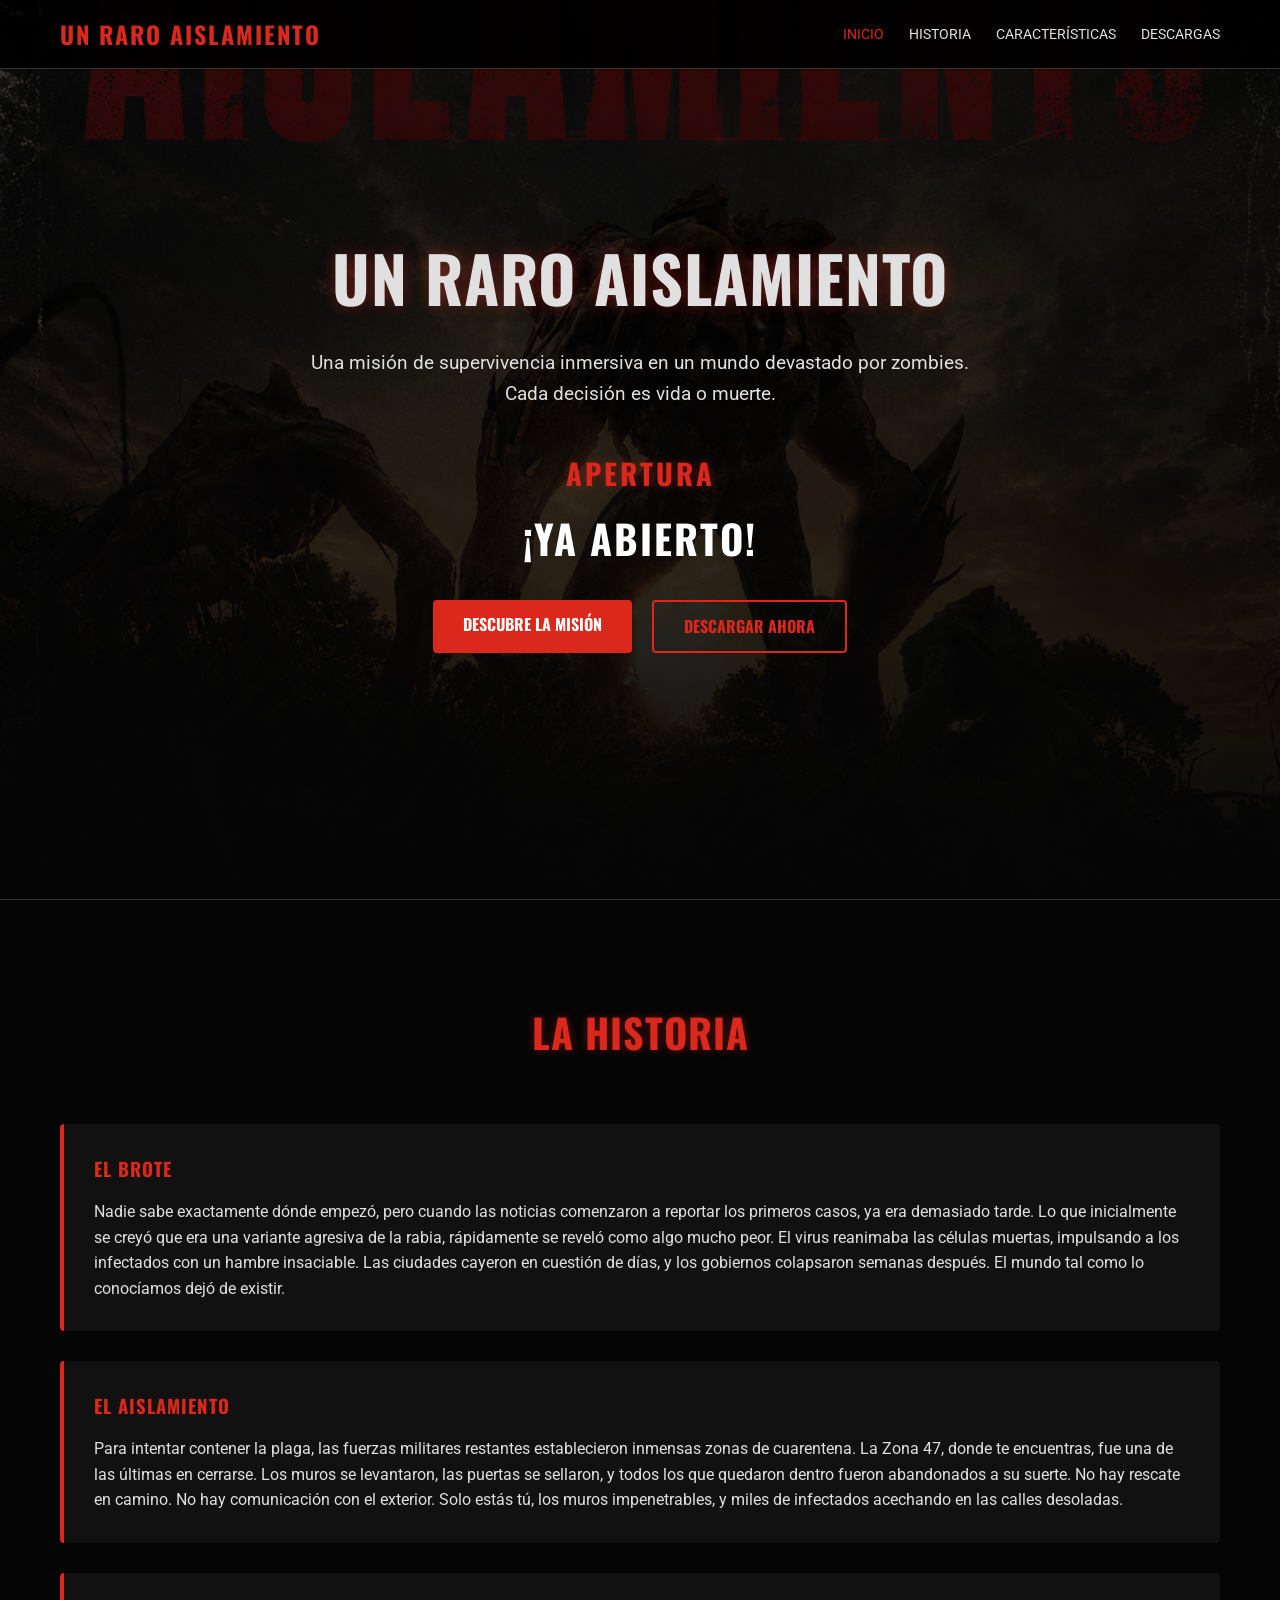
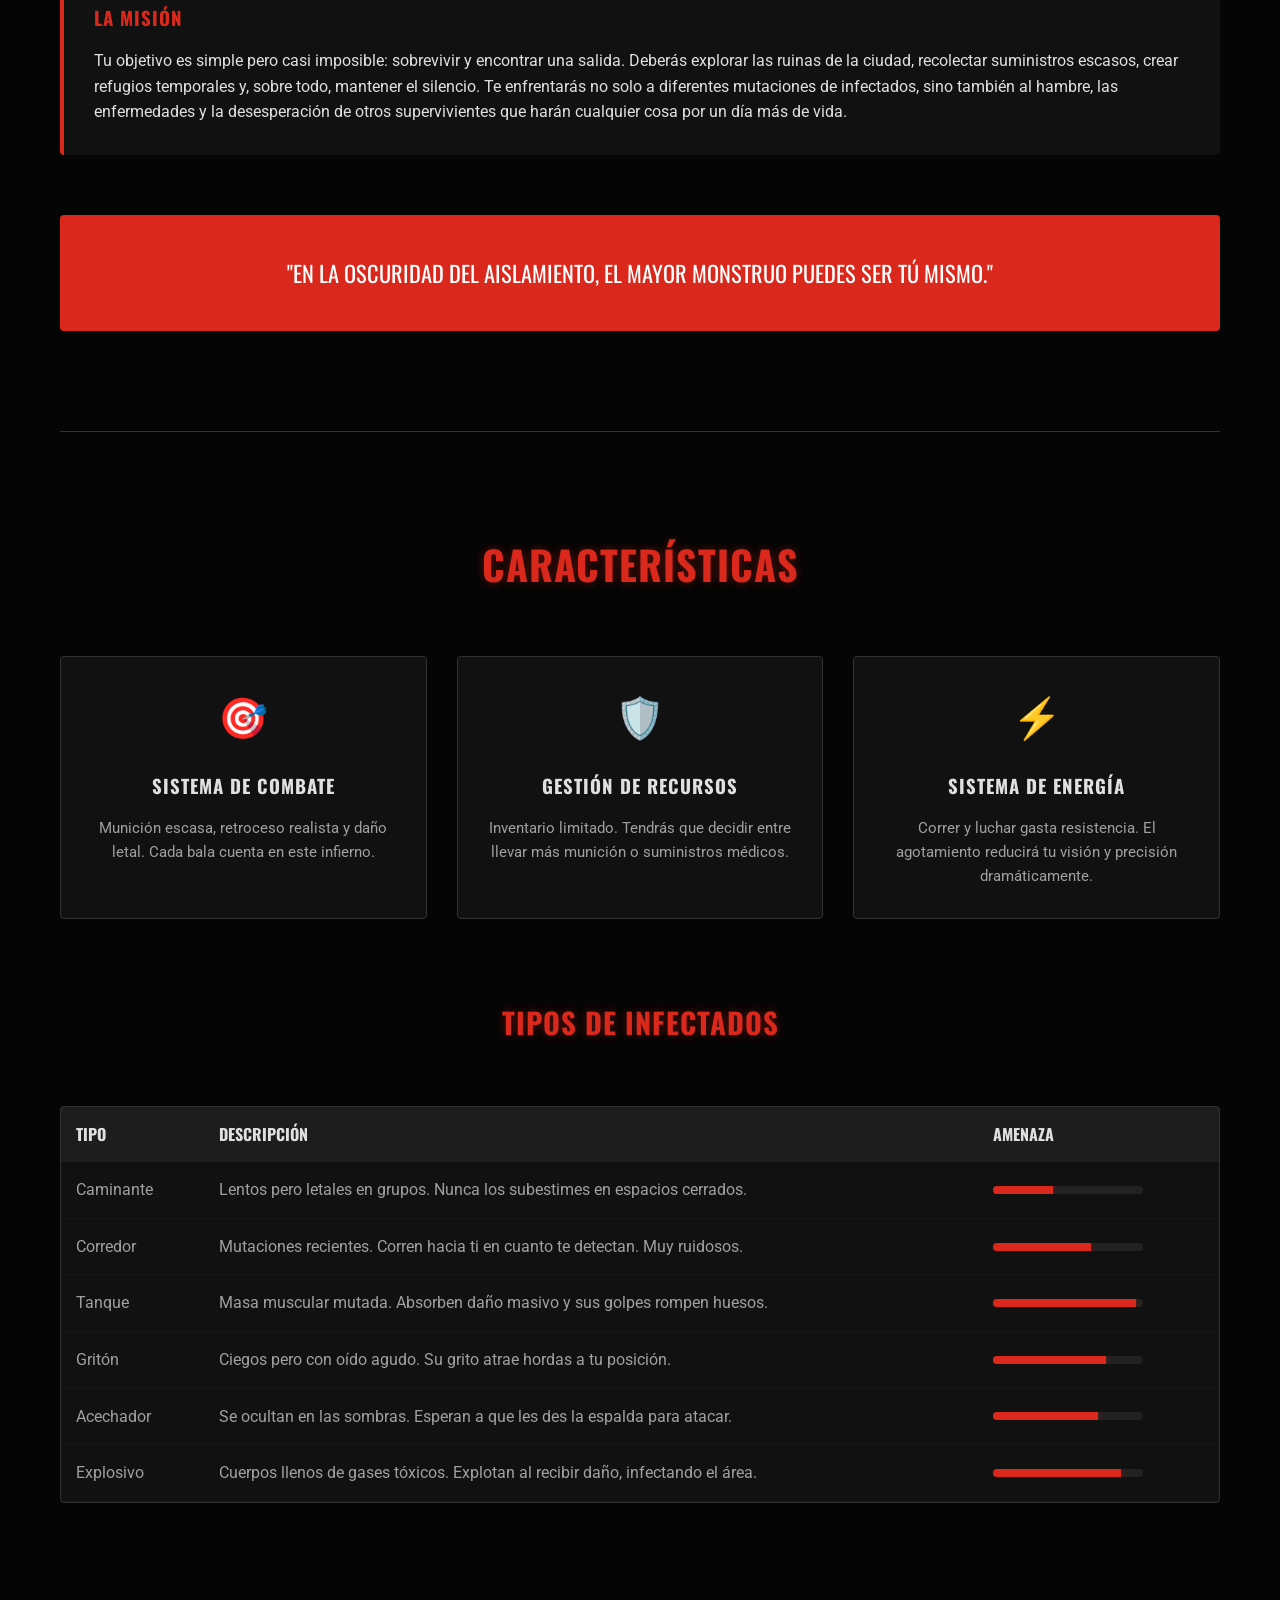
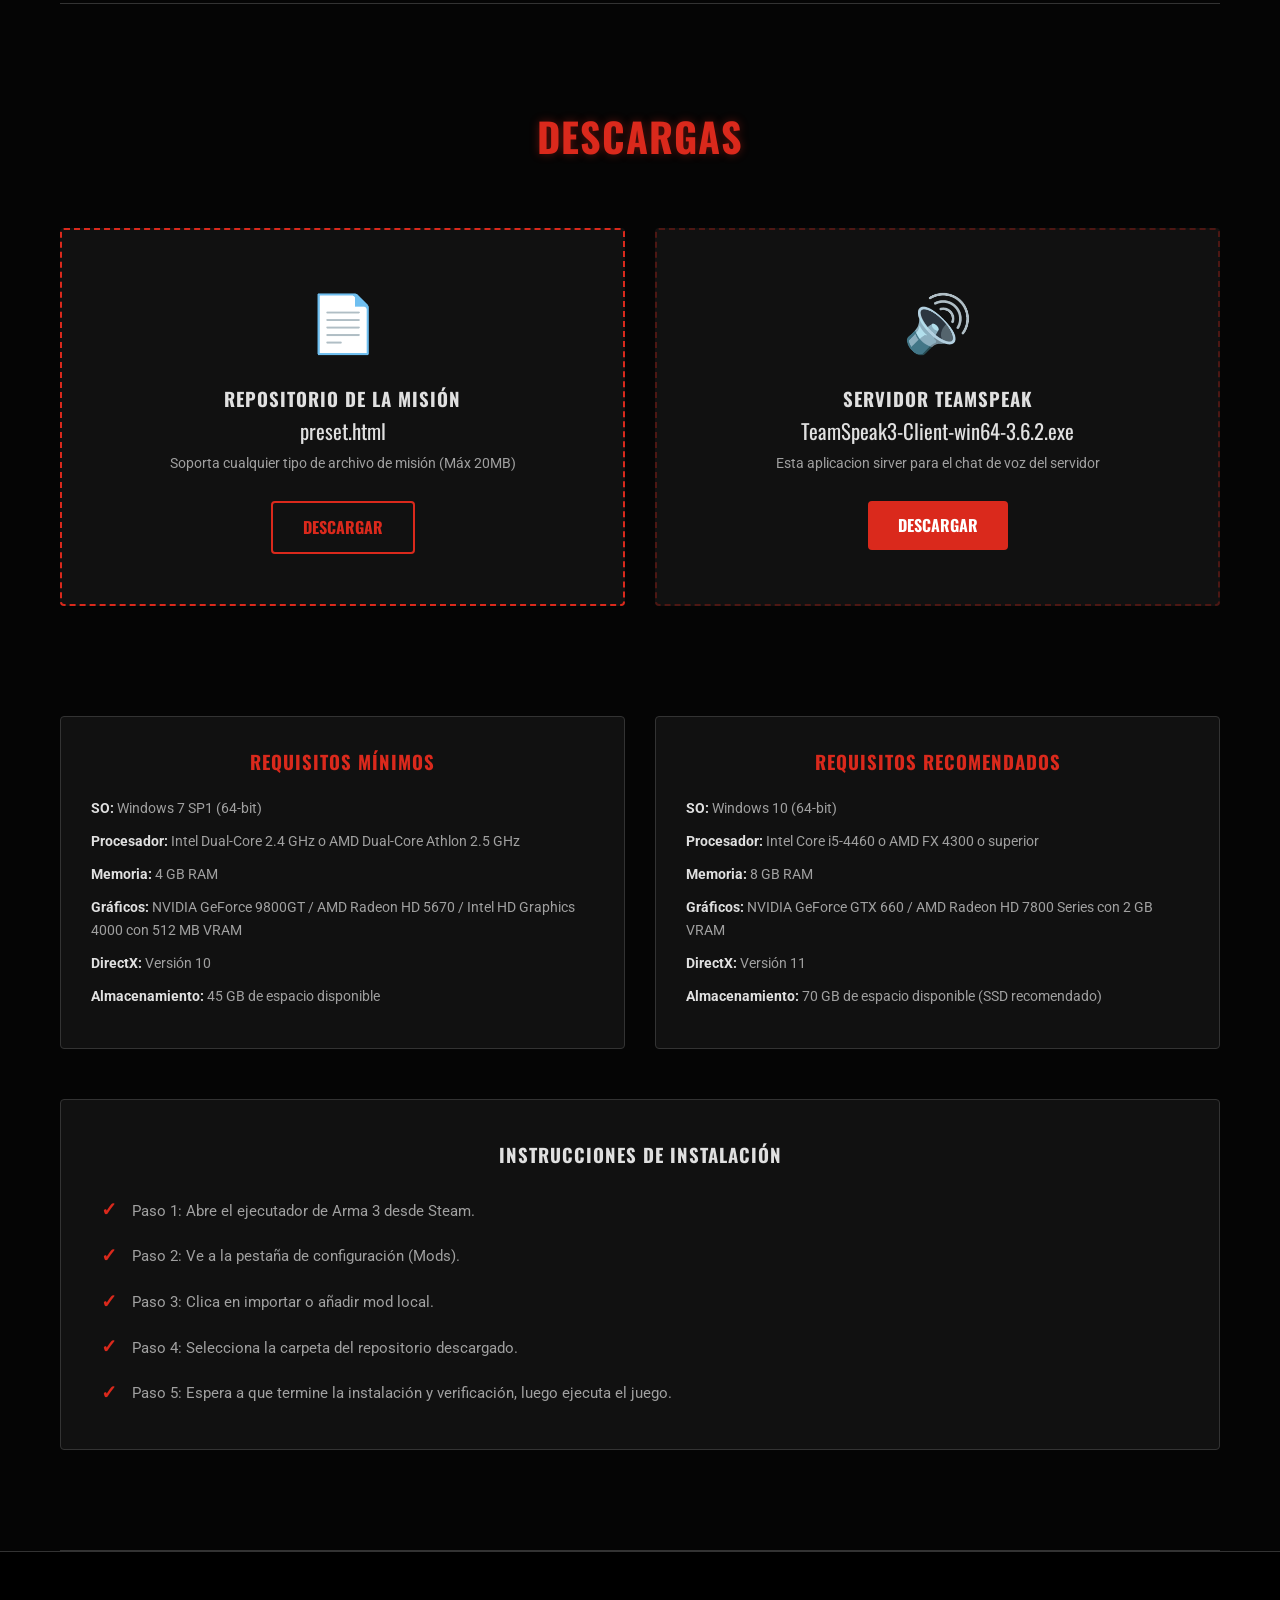
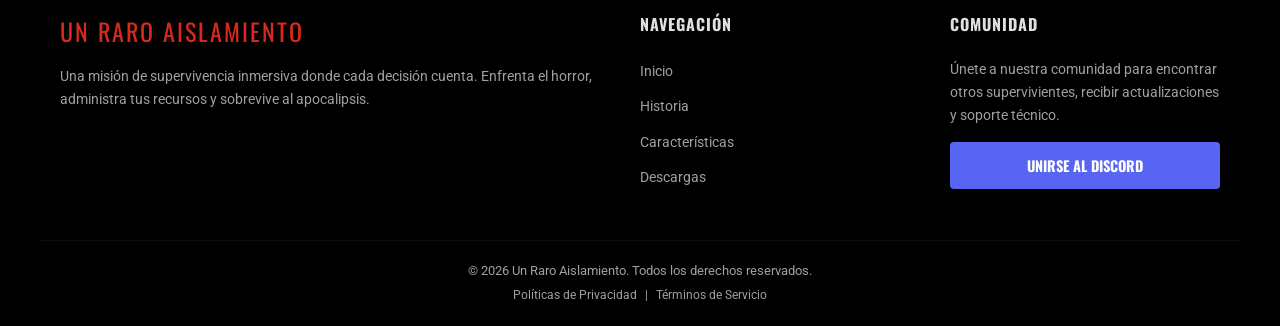
==== index.html @ 6ee395c0 "Update download section for TeamSpeak client" ====
<!DOCTYPE html>
<html lang="es">
<head>
    <meta charset="UTF-8">
    <meta name="viewport" content="width=device-width, initial-scale=1.0">
    <title>Un Raro Aislamiento | Arma 3 Zombie Mission</title>
    <link rel="stylesheet" href="style.css">
</head>
<body>

    <!-- BARRA DE NAVEGACIÓN -->
    <nav>
        <div class="container nav-container">
            <div class="logo">UN RARO AISLAMIENTO</div>
            <ul class="nav-links">
                <li><a href="#inicio" class="active">Inicio</a></li>
                <li><a href="#historia">Historia</a></li>
                <li><a href="#caracteristicas">Características</a></li>
                <li><a href="#descargas">Descargas</a></li>
            </ul>
        </div>
    </nav>

    <!-- SECCIÓN HERO CON CONTADOR -->
    <section id="inicio" class="hero" style="background: linear-gradient(rgba(0, 0, 0, 0.55), rgba(5, 5, 5, 1)), url('PORTADA URA.png') no-repeat center/cover;">
        <div class="hero-content">
            <h1>UN RARO AISLAMIENTO</h1>
            <p>Una misión de supervivencia inmersiva en un mundo devastado por zombies. Cada decisión es vida o muerte.</p>
            
            <!-- Contenedor del Contador -->
            <div class="countdown-container" style="margin: 30px 0; font-family: 'Oswald', sans-serif;">
                <h2 style="color: var(--primary-red); font-size: 1.8rem; letter-spacing: 3px; margin-bottom: 10px; text-shadow: 0 0 10px var(--primary-red-glow);">APERTURA</h2>
                <div id="countdown" style="font-size: 2.5rem; font-weight: bold; color: #fff; letter-spacing: 2px;">00:00:00:00</div>
            </div>

            <div class="hero-btns">
                <a href="#historia" class="btn btn-primary">Descubre la Misión</a>
                <a href="#descargas" class="btn btn-outline">Descargar Ahora</a>
            </div>
        </div>
    </section>

    <div class="container">

        <!-- SECCIÓN LA HISTORIA -->
        <section id="historia">
            <h2 class="section-title">La Historia</h2>
            <div class="history-grid">
                <div class="history-card">
                    <h3>El Brote</h3>
                    <p>Nadie sabe exactamente dónde empezó, pero cuando las noticias comenzaron a reportar los primeros casos, ya era demasiado tarde. Lo que inicialmente se creyó que era una variante agresiva de la rabia, rápidamente se reveló como algo mucho peor. El virus reanimaba las células muertas, impulsando a los infectados con un hambre insaciable. Las ciudades cayeron en cuestión de días, y los gobiernos colapsaron semanas después. El mundo tal como lo conocíamos dejó de existir.</p>
                </div>
                <div class="history-card">
                    <h3>El Aislamiento</h3>
                    <p>Para intentar contener la plaga, las fuerzas militares restantes establecieron inmensas zonas de cuarentena. La Zona 47, donde te encuentras, fue una de las últimas en cerrarse. Los muros se levantaron, las puertas se sellaron, y todos los que quedaron dentro fueron abandonados a su suerte. No hay rescate en camino. No hay comunicación con el exterior. Solo estás tú, los muros impenetrables, y miles de infectados acechando en las calles desoladas.</p>
                </div>
                <div class="history-card">
                    <h3>La Misión</h3>
                    <p>Tu objetivo es simple pero casi imposible: sobrevivir y encontrar una salida. Deberás explorar las ruinas de la ciudad, recolectar suministros escasos, crear refugios temporales y, sobre todo, mantener el silencio. Te enfrentarás no solo a diferentes mutaciones de infectados, sino también al hambre, las enfermedades y la desesperación de otros supervivientes que harán cualquier cosa por un día más de vida.</p>
                </div>
            </div>
            <div class="quote-block">
                "En la oscuridad del aislamiento, el mayor monstruo puedes ser tú mismo."
            </div>
        </section>

        <!-- SECCIÓN CARACTERÍSTICAS -->
        <section id="caracteristicas">
            <h2 class="section-title">Características</h2>
            <div class="mechanics-grid">
                <div class="mechanic-card">
                    <div class="icon-box">🎯</div>
                    <h3>Sistema de Combate</h3>
                    <p>Munición escasa, retroceso realista y daño letal. Cada bala cuenta en este infierno.</p>
                </div>
                <div class="mechanic-card">
                    <div class="icon-box">🛡️</div>
                    <h3>Gestión de Recursos</h3>
                    <p>Inventario limitado. Tendrás que decidir entre llevar más munición o suministros médicos.</p>
                </div>
                <div class="mechanic-card">
                    <div class="icon-box">⚡</div>
                    <h3>Sistema de Energía</h3>
                    <p>Correr y luchar gasta resistencia. El agotamiento reducirá tu visión y precisión dramáticamente.</p>
                </div>
            </div>

            <!-- Tabla de Infectados -->
            <h2 class="section-title" style="font-size: 1.8rem; margin-top: 60px;">Tipos de Infectados</h2>
            <div class="zombie-table">
                <table>
                    <thead>
                        <tr>
                            <th>Tipo</th>
                            <th>Descripción</th>
                            <th>Amenaza</th>
                        </tr>
                    </thead>
                    <tbody>
                        <tr>
                            <td>Caminante</td>
                            <td>Lentos pero letales en grupos. Nunca los subestimes en espacios cerrados.</td>
                            <td><div class="stat-bar-container"><div class="stat-bar" style="width: 40%;"></div></div></td>
                        </tr>
                        <tr>
                            <td>Corredor</td>
                            <td>Mutaciones recientes. Corren hacia ti en cuanto te detectan. Muy ruidosos.</td>
                            <td><div class="stat-bar-container"><div class="stat-bar" style="width: 65%;"></div></div></td>
                        </tr>
                        <tr>
                            <td>Tanque</td>
                            <td>Masa muscular mutada. Absorben daño masivo y sus golpes rompen huesos.</td>
                            <td><div class="stat-bar-container"><div class="stat-bar" style="width: 95%;"></div></div></td>
                        </tr>
                        <tr>
                            <td>Gritón</td>
                            <td>Ciegos pero con oído agudo. Su grito atrae hordas a tu posición.</td>
                            <td><div class="stat-bar-container"><div class="stat-bar" style="width: 75%;"></div></div></td>
                        </tr>
                        <tr>
                            <td>Acechador</td>
                            <td>Se ocultan en las sombras. Esperan a que les des la espalda para atacar.</td>
                            <td><div class="stat-bar-container"><div class="stat-bar" style="width: 70%;"></div></div></td>
                        </tr>
                        <tr>
                            <td>Explosivo</td>
                            <td>Cuerpos llenos de gases tóxicos. Explotan al recibir daño, infectando el área.</td>
                            <td><div class="stat-bar-container"><div class="stat-bar" style="width: 85%;"></div></div></td>
                        </tr>
                    </tbody>
                </table>
            </div>
        </section>

        <!-- SECCIÓN DESCARGAS -->
        <section id="descargas">
            <h2 class="section-title">Descargas</h2>
            <div class="downloads-content">
                <!-- Grid de zonas de descarga -->
                <div style="display: grid; grid-template-columns: repeat(auto-fit, minmax(280px, 1fr)); gap: 30px; margin-bottom: 40px;">
                    
                    <!-- Repositorio Misión -->
                    <div class="download-zone" style="margin: 0;">
                        <div class="icon-box">📄</div>
                        <h3>Repositorio de la Misión</h3>
                        <p class="file-name-txt">preset.html</p>
                        <p style="color: var(--text-muted); font-size: 0.9rem; margin-bottom: 25px;">Soporta cualquier tipo de archivo de misión (Máx 20MB)</p>
                        <a href="preset.html" download class="btn btn-outline">Descargar</a>
                    </div>

                    <!-- Teamspeak 3 / Plugin -->
                    <div class="download-zone" style="margin: 0; border-color: rgba(218, 41, 28, 0.3);">
                        <div class="icon-box">🔊</div>
                        <h3>Servidor TeamSpeak</h3>
                        <p class="file-name-txt">TeamSpeak3-Client-win64-3.6.2.exe</p>
                        <p style="color: var(--text-muted); font-size: 0.9rem; margin-bottom: 25px;">Esta aplicacion sirver para el chat de voz del servidor</p>
                        <a href="TeamSpeak3-Client-win64-3.6.2.exe" download class="btn btn-primary">Descargar</a>
                    </div>

                </div>

                <div class="requirements-grid">
                    <div class="req-card">
                        <h3>Requisitos Mínimos</h3>
                        <ul class="req-list">
                            <li><strong>SO:</strong> Windows 7 SP1 (64-bit)</li>
                            <li><strong>Procesador:</strong> Intel Dual-Core 2.4 GHz o AMD Dual-Core Athlon 2.5 GHz</li>
                            <li><strong>Memoria:</strong> 4 GB RAM</li>
                            <li><strong>Gráficos:</strong> NVIDIA GeForce 9800GT / AMD Radeon HD 5670 / Intel HD Graphics 4000 con 512 MB VRAM</li>
                            <li><strong>DirectX:</strong> Versión 10</li>
                            <li><strong>Almacenamiento:</strong> 45 GB de espacio disponible</li>
                        </ul>
                    </div>
                    <div class="req-card">
                        <h3>Requisitos Recomendados</h3>
                        <ul class="req-list">
                            <li><strong>SO:</strong> Windows 10 (64-bit)</li>
                            <li><strong>Procesador:</strong> Intel Core i5-4460 o AMD FX 4300 o superior</li>
                            <li><strong>Memoria:</strong> 8 GB RAM</li>
                            <li><strong>Gráficos:</strong> NVIDIA GeForce GTX 660 / AMD Radeon HD 7800 Series con 2 GB VRAM</li>
                            <li><strong>DirectX:</strong> Versión 11</li>
                            <li><strong>Almacenamiento:</strong> 70 GB de espacio disponible (SSD recomendado)</li>
                        </ul>
                    </div>
                </div>

                <div class="instrucciones-box">
                    <h3>Instrucciones de Instalación</h3>
                    <ul class="instrucciones-list">
                        <li><span class="check-icon">✓</span>Paso 1: Abre el ejecutador de Arma 3 desde Steam.</li>
                        <li><span class="check-icon">✓</span>Paso 2: Ve a la pestaña de configuración (Mods).</li>
                        <li><span class="check-icon">✓</span>Paso 3: Clica en importar o añadir mod local.</li>
                        <li><span class="check-icon">✓</span>Paso 4: Selecciona la carpeta del repositorio descargado.</li>
                        <li><span class="check-icon">✓</span>Paso 5: Espera a que termine la instalación y verificación, luego ejecuta el juego.</li>
                    </ul>
                </div>
            </div>
        </section>

    </div>

    <!-- PIE DE PÁGINA -->
    <footer>
        <div class="container footer-grid">
            <div class="footer-col">
                <div class="footer-logo">UN RARO AISLAMIENTO</div>
                <p style="color: var(--text-muted); font-size: 0.9rem;">Una misión de supervivencia inmersiva donde cada decisión cuenta. Enfrenta el horror, administra tus recursos y sobrevive al apocalipsis.</p>
            </div>
            <div class="footer-col">
                <h4>Navegación</h4>
                <ul>
                    <li><a href="#inicio">Inicio</a></li>
                    <li><a href="#historia">Historia</a></li>
                    <li><a href="#caracteristicas">Características</a></li>
                    <li><a href="#descargas">Descargas</a></li>
                </ul>
            </div>
            <div class="footer-col">
                <h4>Comunidad</h4>
                <p style="color: var(--text-muted); font-size: 0.9rem; margin-bottom: 15px;">Únete a nuestra comunidad para encontrar otros supervivientes, recibir actualizaciones y soporte técnico.</p>
                <a href="https://discord.gg/auqvMP9Xs2" target="_blank" class="btn btn-discord">Unirse al Discord</a>
            </div>
        </div>
        <div class="container footer-bottom">
            <p>&copy; 2026 Un Raro Aislamiento. Todos los derechos reservados.</p>
            <p style="font-size: 0.75rem; margin-top: 5px;"><a href="#">Políticas de Privacidad</a> | <a href="#">Términos de Servicio</a></p>
        </div>
    </footer>

    <!-- SCRIPT DEL CONTADOR EN VIVO -->
    <script>
        const targetDate = new Date();
        targetDate.setHours(23, 0, 0, 0);

        function updateCountdown() {
            const now = new Date();
            const difference = targetDate - now;

            if (difference <= 0) {
                document.getElementById('countdown').innerHTML = "¡YA ABIERTO!";
                clearInterval(intervalId);
                return;
            }

            const days = Math.floor(difference / (1000 * 60 * 60 * 24));
            const hours = Math.floor((difference % (1000 * 60 * 60 * 24)) / (1000 * 60 * 60));
            const minutes = Math.floor((difference % (1000 * 60 * 60)) / (1000 * 60));
            const seconds = Math.floor((difference % (1000 * 60)) / 1000);

            const displayHours = hours < 10 ? '0' + hours : hours;
            const displayMinutes = minutes < 10 ? '0' + minutes : minutes;
            const displaySeconds = seconds < 10 ? '0' + seconds : seconds;

            if (days > 0) {
                document.getElementById('countdown').innerHTML = days + "d " + displayHours + "h " + displayMinutes + "m " + displaySeconds + "s";
            } else {
                document.getElementById('countdown').innerHTML = displayHours + ":" + displayMinutes + ":" + displaySeconds;
            }
        }

        updateCountdown();
        const intervalId = setInterval(updateCountdown, 1000);
    </script>

</body>
</html>
---- style.css ----
/* ESTILOS GENERALES Y FUENTES */
@import url('https://fonts.googleapis.com/css2?family=Oswald:wght@500;700&family=Roboto:wght@300;400;700&display=swap');

:root {
    --bg-color: #050505;
    --card-bg: #111111;
    --text-main: #e0e0e0;
    --text-muted: #a0a0a0;
    --primary-red: #da291c;
    --primary-red-hover: #b12016;
    --primary-red-glow: rgba(218, 41, 28, 0.4);
    --border-color: #333333;
    --discord-blue: #5865F2;
}

* {
    margin: 0;
    padding: 0;
    box-sizing: border-box;
    scroll-behavior: smooth;
}

body {
    font-family: 'Roboto', sans-serif;
    background-color: var(--bg-color);
    color: var(--text-main);
    line-height: 1.6;
    overflow-x: hidden;
}

h1, h2, h3, h4 {
    font-family: 'Oswald', sans-serif;
    text-transform: uppercase;
    letter-spacing: 1px;
}

a {
    text-decoration: none;
    color: inherit;
    transition: 0.3s;
}

ul {
    list-style: none;
}

.container {
    max-width: 1200px;
    margin: 0 auto;
    padding: 0 20px;
}

/* BARRA DE NAVEGACIÓN */
nav {
    background-color: rgba(0, 0, 0, 0.9);
    border-bottom: 1px solid var(--border-color);
    padding: 15px 0;
    position: fixed;
    width: 100%;
    top: 0;
    z-index: 1000;
}

.nav-container {
    display: flex;
    justify-content: space-between;
    align-items: center;
}

.logo {
    font-family: 'Oswald', sans-serif;
    color: var(--primary-red);
    font-size: 1.5rem;
    font-weight: 700;
    letter-spacing: 2px;
}

.nav-links {
    display: flex;
    gap: 25px;
}

.nav-links a {
    font-size: 0.9rem;
    text-transform: uppercase;
    color: var(--text-main);
}

.nav-links a:hover, .nav-links a.active {
    color: var(--primary-red);
}

/* SECCIÓN HERO (INICIO) */
.hero {
    height: 100vh;
    background: linear-gradient(rgba(0, 0, 0, 0.55), rgba(5, 5, 5, 1)), 
                url('https://images.unsplash.com/photo-1510214343118-29a3b68427e3?q=80&w=2000&auto=format&fit=crop') no-repeat center/cover;
    display: flex;
    align-items: center;
    justify-content: center;
    text-align: center;
    padding-top: 80px;
}

.hero-content h1 {
    font-size: 4rem;
    color: var(--text-main);
    text-shadow: 0 0 15px var(--primary-red-glow);
    margin-bottom: 20px;
}

.hero-content p {
    font-size: 1.2rem;
    color: var(--text-main);
    max-width: 700px;
    margin: 0 auto 40px;
}

.hero-btns {
    display: flex;
    gap: 20px;
    justify-content: center;
}

.btn {
    display: inline-block;
    padding: 12px 30px;
    font-family: 'Oswald', sans-serif;
    text-transform: uppercase;
    font-weight: 700;
    border-radius: 4px;
    cursor: pointer;
    text-align: center;
}

.btn-primary {
    background-color: var(--primary-red);
    color: white;
}

.btn-primary:hover {
    background-color: var(--primary-red-hover);
}

.btn-outline {
    border: 2px solid var(--primary-red);
    color: var(--primary-red);
}

.btn-outline:hover {
    background-color: var(--primary-red-glow);
    color: white;
}

/* SECCIONES GENERALES */
section {
    padding: 100px 0;
    border-bottom: 1px solid var(--border-color);
}

.section-title {
    text-align: center;
    font-size: 2.5rem;
    color: var(--primary-red);
    text-shadow: 0 0 10px var(--primary-red-glow);
    margin-bottom: 60px;
}

/* SECCIÓN LA HISTORIA */
.history-grid {
    display: flex;
    flex-direction: column;
    gap: 30px;
}

.history-card {
    background-color: var(--card-bg);
    padding: 30px;
    border-left: 4px solid var(--primary-red);
    border-radius: 4px;
}

.history-card h3 {
    color: var(--primary-red);
    margin-bottom: 15px;
}

.quote-block {
    background-color: var(--primary-red);
    color: white;
    padding: 40px;
    text-align: center;
    font-family: 'Oswald', sans-serif;
    text-transform: uppercase;
    font-size: 1.4rem;
    margin-top: 60px;
    border-radius: 4px;
}

/* SECCIÓN CARACTERÍSTICAS */
.mechanics-grid {
    display: grid;
    grid-template-columns: repeat(auto-fit, minmax(300px, 1fr));
    gap: 30px;
    margin-bottom: 80px;
}

.mechanic-card {
    background-color: var(--card-bg);
    padding: 30px;
    border: 1px solid var(--border-color);
    border-radius: 4px;
    text-align: center;
}

.icon-box {
    font-size: 2.5rem;
    color: var(--primary-red);
    margin-bottom: 20px;
}

.mechanic-card h3 {
    margin-bottom: 15px;
}

.mechanic-card p {
    color: var(--text-muted);
    font-size: 0.95rem;
}

/* Tabla de Infectados */
.zombie-table {
    background-color: var(--card-bg);
    border: 1px solid var(--border-color);
    border-radius: 4px;
    overflow-x: auto;
}

table {
    width: 100%;
    border-collapse: collapse;
    min-width: 600px;
}

th {
    font-family: 'Oswald', sans-serif;
    text-transform: uppercase;
    background-color: rgba(255, 255, 255, 0.05);
    color: var(--text-main);
    text-align: left;
    padding: 15px;
}

td {
    padding: 15px;
    border-bottom: 1px solid rgba(255, 255, 255, 0.03);
    color: var(--text-muted);
}

.stat-bar-container {
    width: 150px;
    height: 8px;
    background-color: #222;
    border-radius: 4px;
    overflow: hidden;
}

.stat-bar {
    height: 100%;
    background-color: var(--primary-red);
    box-shadow: 0 0 8px var(--primary-red-glow);
}

/* SECCIÓN DESCARGAS */
.downloads-content {
    display: flex;
    flex-direction: column;
    gap: 40px;
}

.download-zone {
    background-color: var(--card-bg);
    padding: 50px 40px;
    border: 2px dashed var(--primary-red);
    border-radius: 4px;
    text-align: center;
}

.download-zone .icon-box {
    font-size: 3.5rem;
    margin-bottom: 15px;
}

.file-name-txt {
    font-family: 'Oswald', sans-serif;
    font-size: 1.3rem;
    margin-bottom: 5px;
}

.requirements-grid {
    display: grid;
    grid-template-columns: repeat(auto-fit, minmax(300px, 1fr));
    gap: 30px;
    margin-top: 30px;
}

.req-card {
    background-color: var(--card-bg);
    padding: 30px;
    border: 1px solid var(--border-color);
    border-radius: 4px;
}

.req-card h3 {
    color: var(--primary-red);
    margin-bottom: 20px;
    text-align: center;
}

.req-list li {
    color: var(--text-muted);
    margin-bottom: 10px;
    font-size: 0.9rem;
}

.req-list strong {
    color: var(--text-main);
}

.instrucciones-box {
    background-color: var(--card-bg);
    padding: 40px;
    border: 1px solid var(--border-color);
    border-radius: 4px;
    margin-top: 10px;
}

.instrucciones-box h3 {
    margin-bottom: 25px;
    text-align: center;
    color: var(--text-main);
}

.instrucciones-list {
    display: flex;
    flex-direction: column;
    gap: 15px;
}

.instrucciones-list li {
    display: flex;
    gap: 15px;
    color: var(--text-muted);
    font-size: 0.95rem;
    align-items: center;
}

.check-icon {
    color: var(--primary-red);
    font-weight: bold;
    font-size: 1.2rem;
}

/* PIE DE PÁGINA */
footer {
    background-color: rgba(0, 0, 0, 0.9);
    padding: 60px 0 20px;
    border-top: 1px solid var(--border-color);
}

.footer-grid {
    display: grid;
    grid-template-columns: 2fr 1fr 1fr;
    gap: 40px;
    margin-bottom: 40px;
}

.footer-logo {
    font-family: 'Oswald', sans-serif;
    color: var(--primary-red);
    font-size: 1.5rem;
    margin-bottom: 15px;
    letter-spacing: 2px;
}

.footer-col h4 {
    font-family: 'Oswald', sans-serif;
    text-transform: uppercase;
    color: var(--text-main);
    margin-bottom: 20px;
    letter-spacing: 1px;
}

.footer-col ul li {
    margin-bottom: 10px;
}

.footer-col ul li a {
    color: var(--text-muted);
    font-size: 0.9rem;
}

.footer-col ul li a:hover {
    color: var(--primary-red);
}

.btn-discord {
    display: flex;
    align-items: center;
    justify-content: center;
    gap: 10px;
    background-color: var(--discord-blue);
    color: white;
    font-size: 0.9rem;
    width: 100%;
    border-radius: 4px;
    padding: 12px;
    font-family: 'Oswald', sans-serif;
}

.btn-discord:hover {
    background-color: #4752c4;
}

.footer-bottom {
    text-align: center;
    padding-top: 20px;
    border-top: 1px solid rgba(255, 255, 255, 0.05);
    font-size: 0.8rem;
    color: var(--text-muted);
}
.footer-bottom a {
    margin: 0 5px;
}
.footer-bottom a:hover {
    color: var(--primary-red);
}
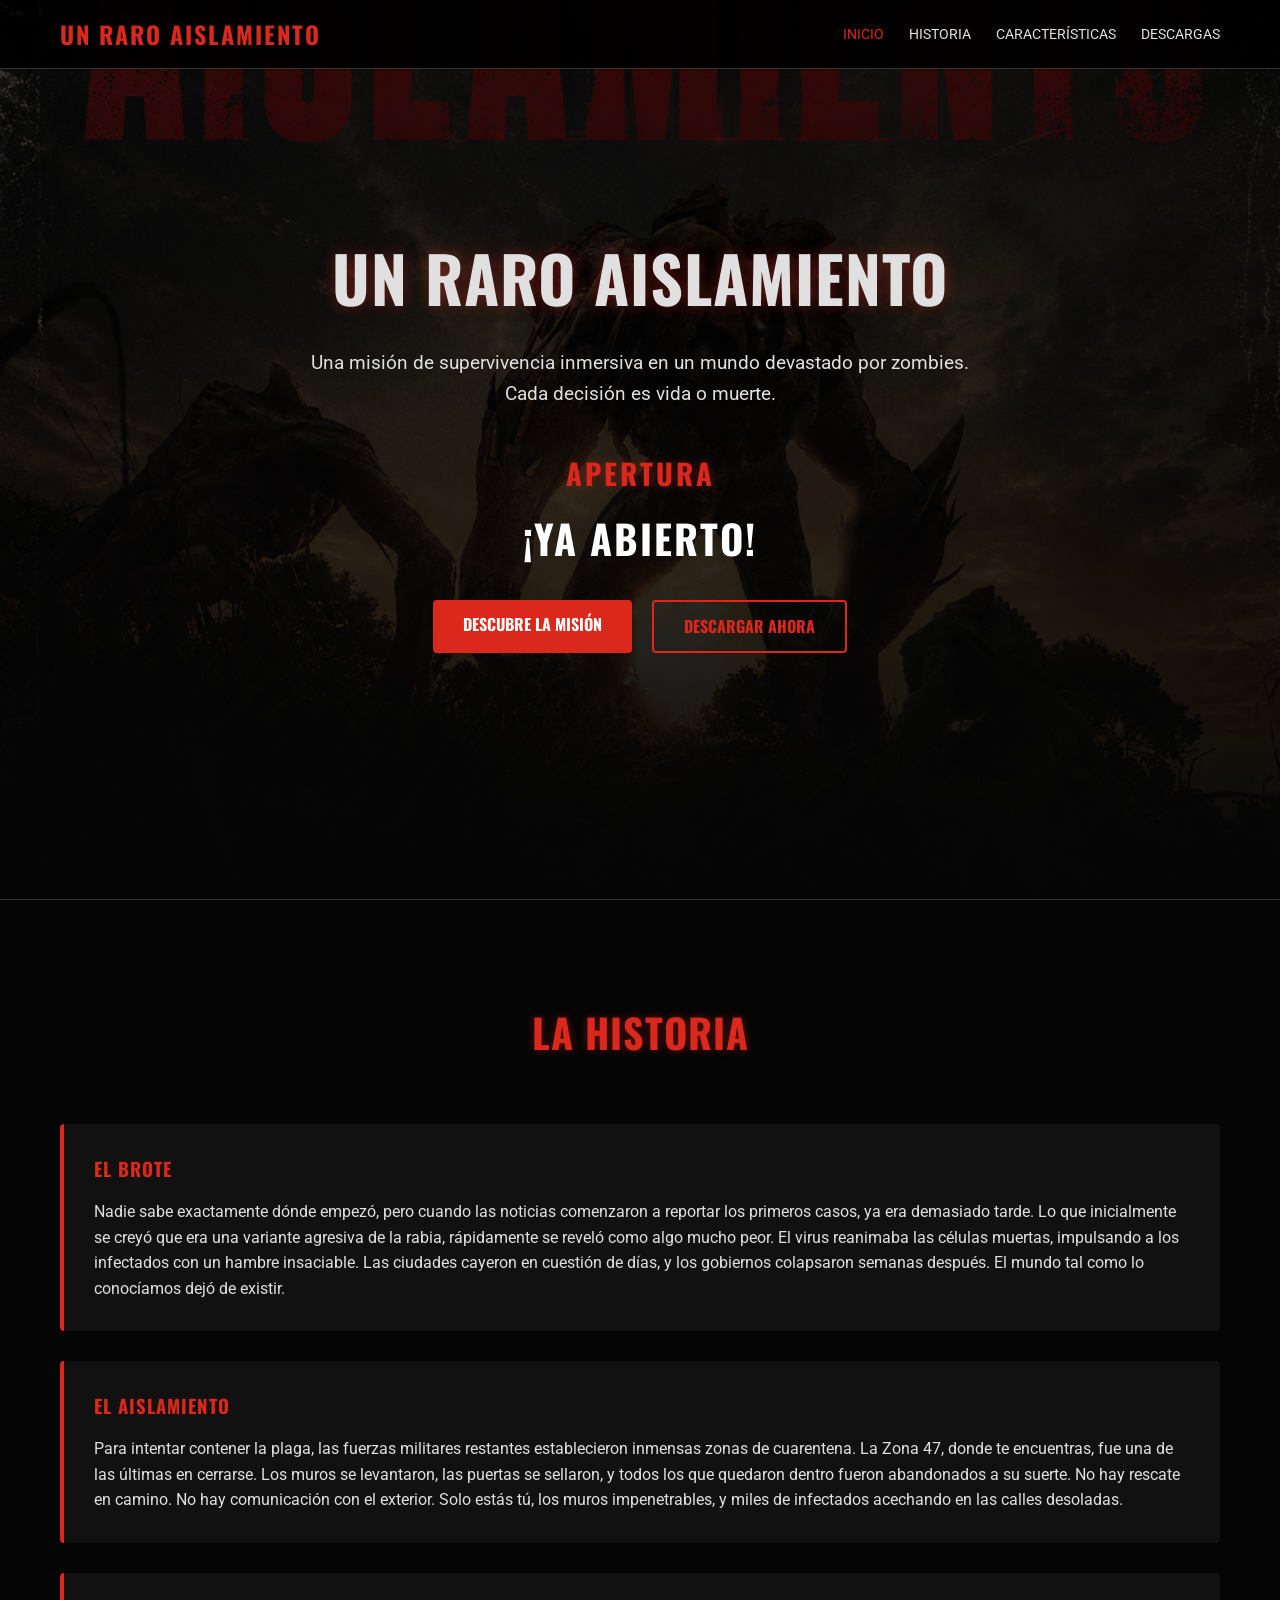
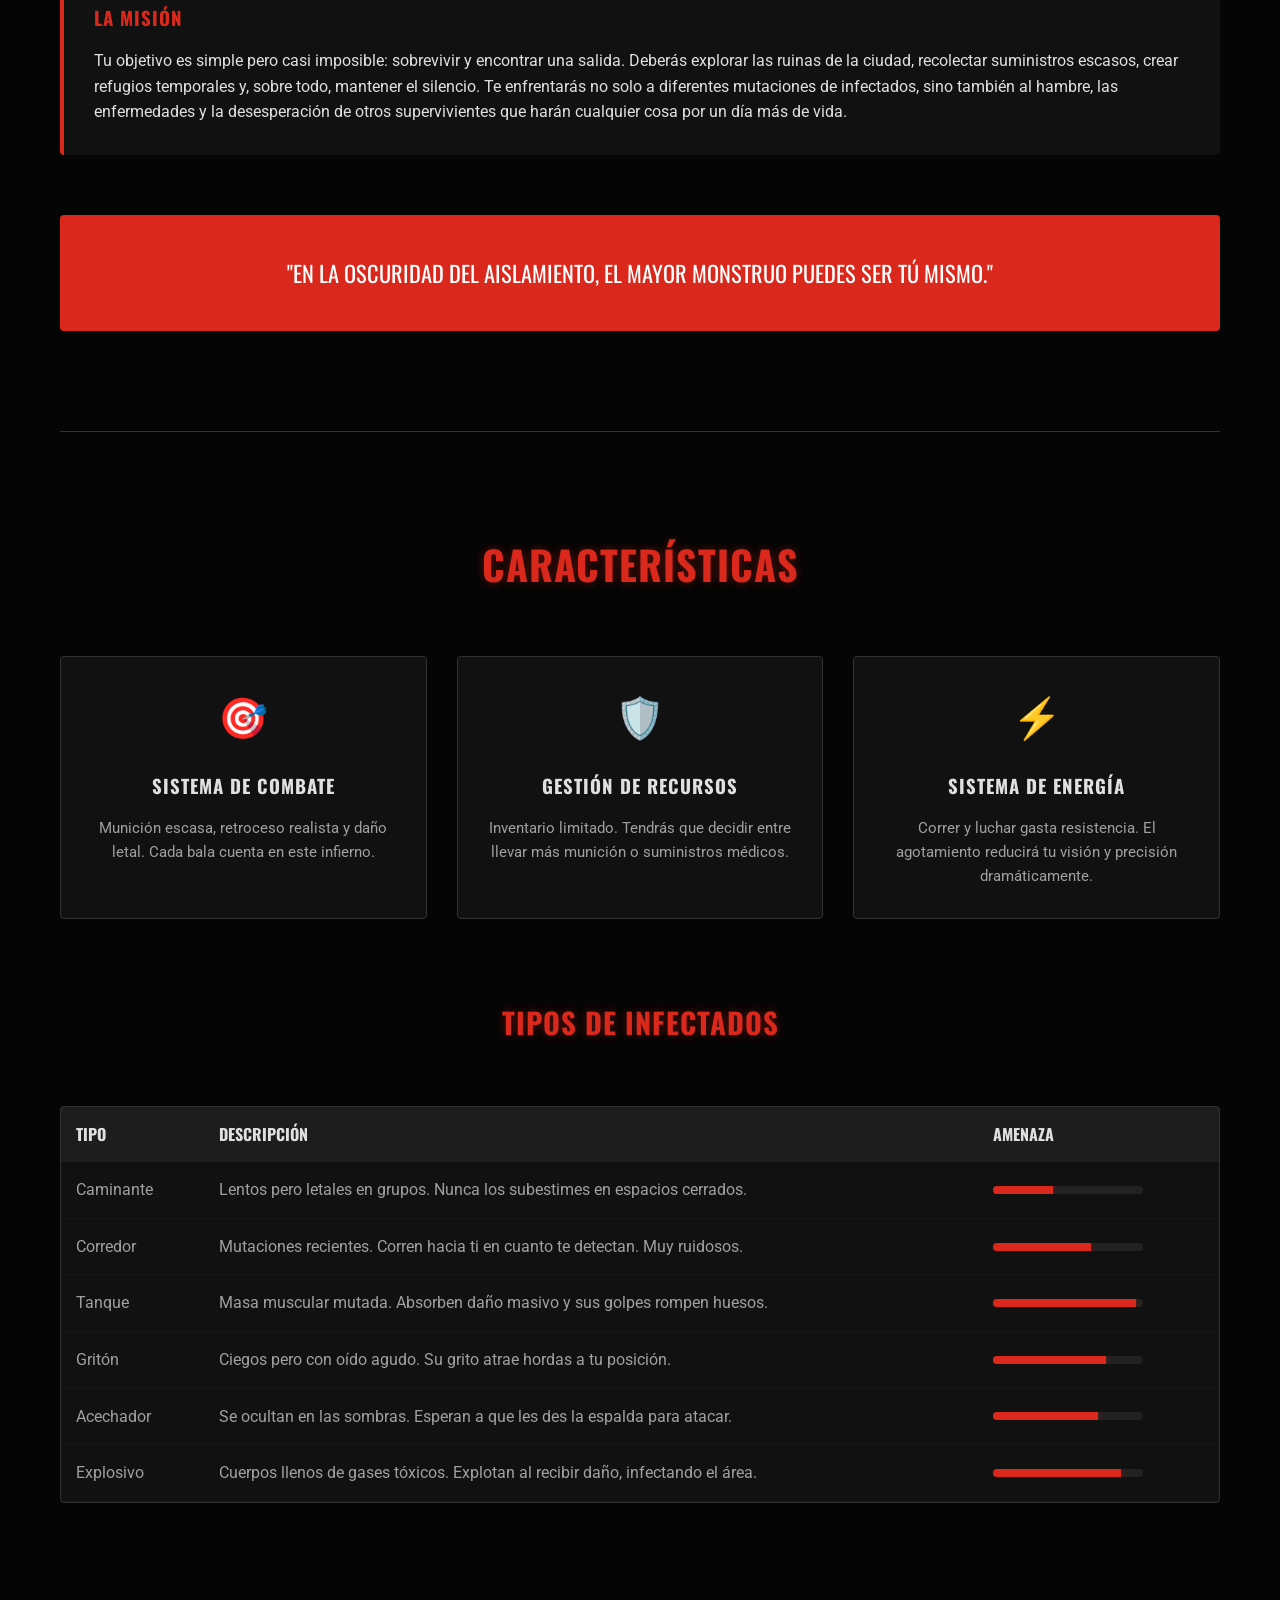
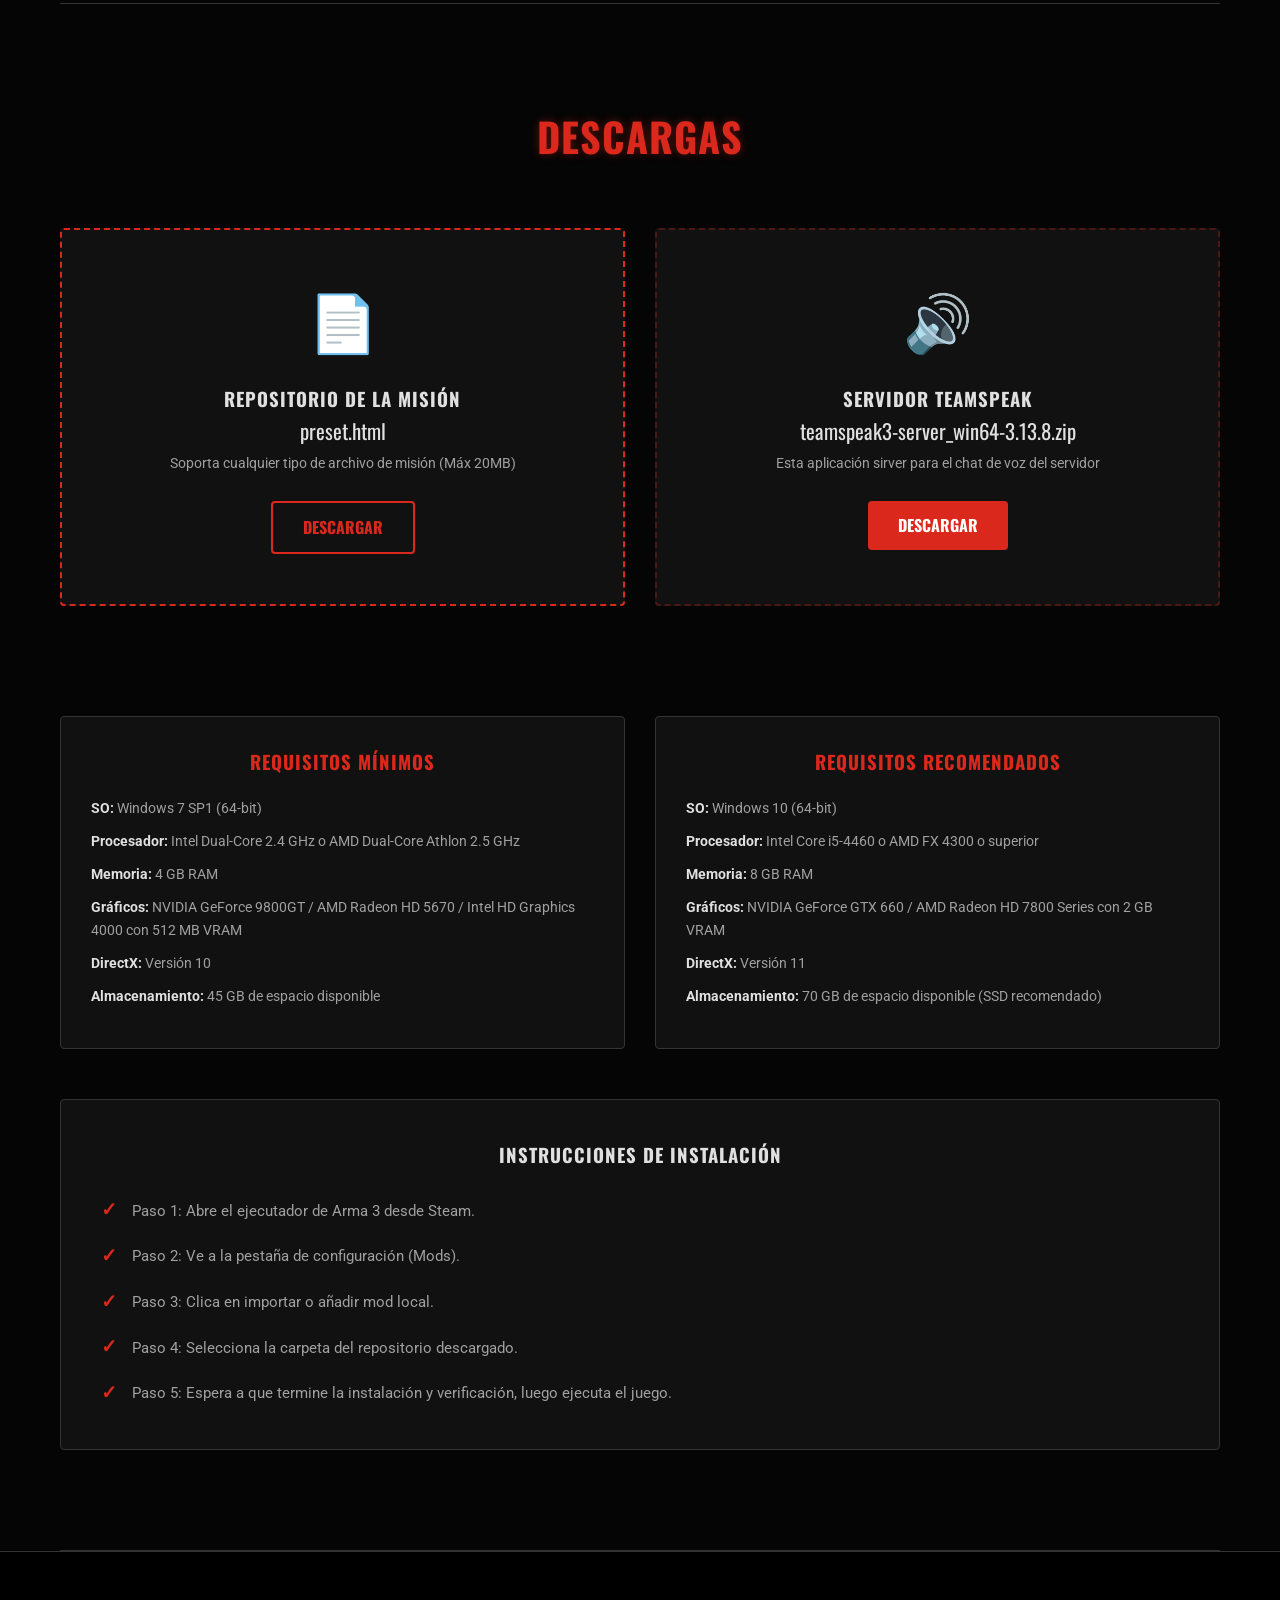
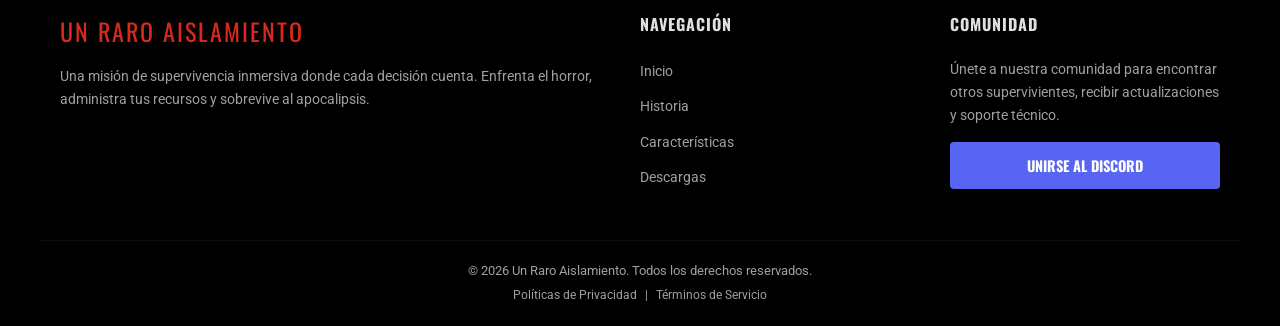
==== commit f3ce7b6c: "Update TeamSpeak download links and descriptions" ====
--- a/index.html
+++ b/index.html
@@ -152,9 +152,9 @@
                     <div class="download-zone" style="margin: 0; border-color: rgba(218, 41, 28, 0.3);">
                         <div class="icon-box">🔊</div>
                         <h3>Servidor TeamSpeak</h3>
-                        <p class="file-name-txt">TeamSpeak3-Client-win64-3.6.2.exe</p>
-                        <p style="color: var(--text-muted); font-size: 0.9rem; margin-bottom: 25px;">Esta aplicacion sirver para el chat de voz del servidor</p>
-                        <a href="TeamSpeak3-Client-win64-3.6.2.exe" download class="btn btn-primary">Descargar</a>
+                        <p class="file-name-txt">teamspeak3-server_win64-3.13.8.zip</p>
+                        <p style="color: var(--text-muted); font-size: 0.9rem; margin-bottom: 25px;">Esta aplicación sirver para el chat de voz del servidor</p>
+                        <a href="teamspeak3-server_win64-3.13.8.zip" download class="btn btn-primary">Descargar</a>
                     </div>
 
                 </div>
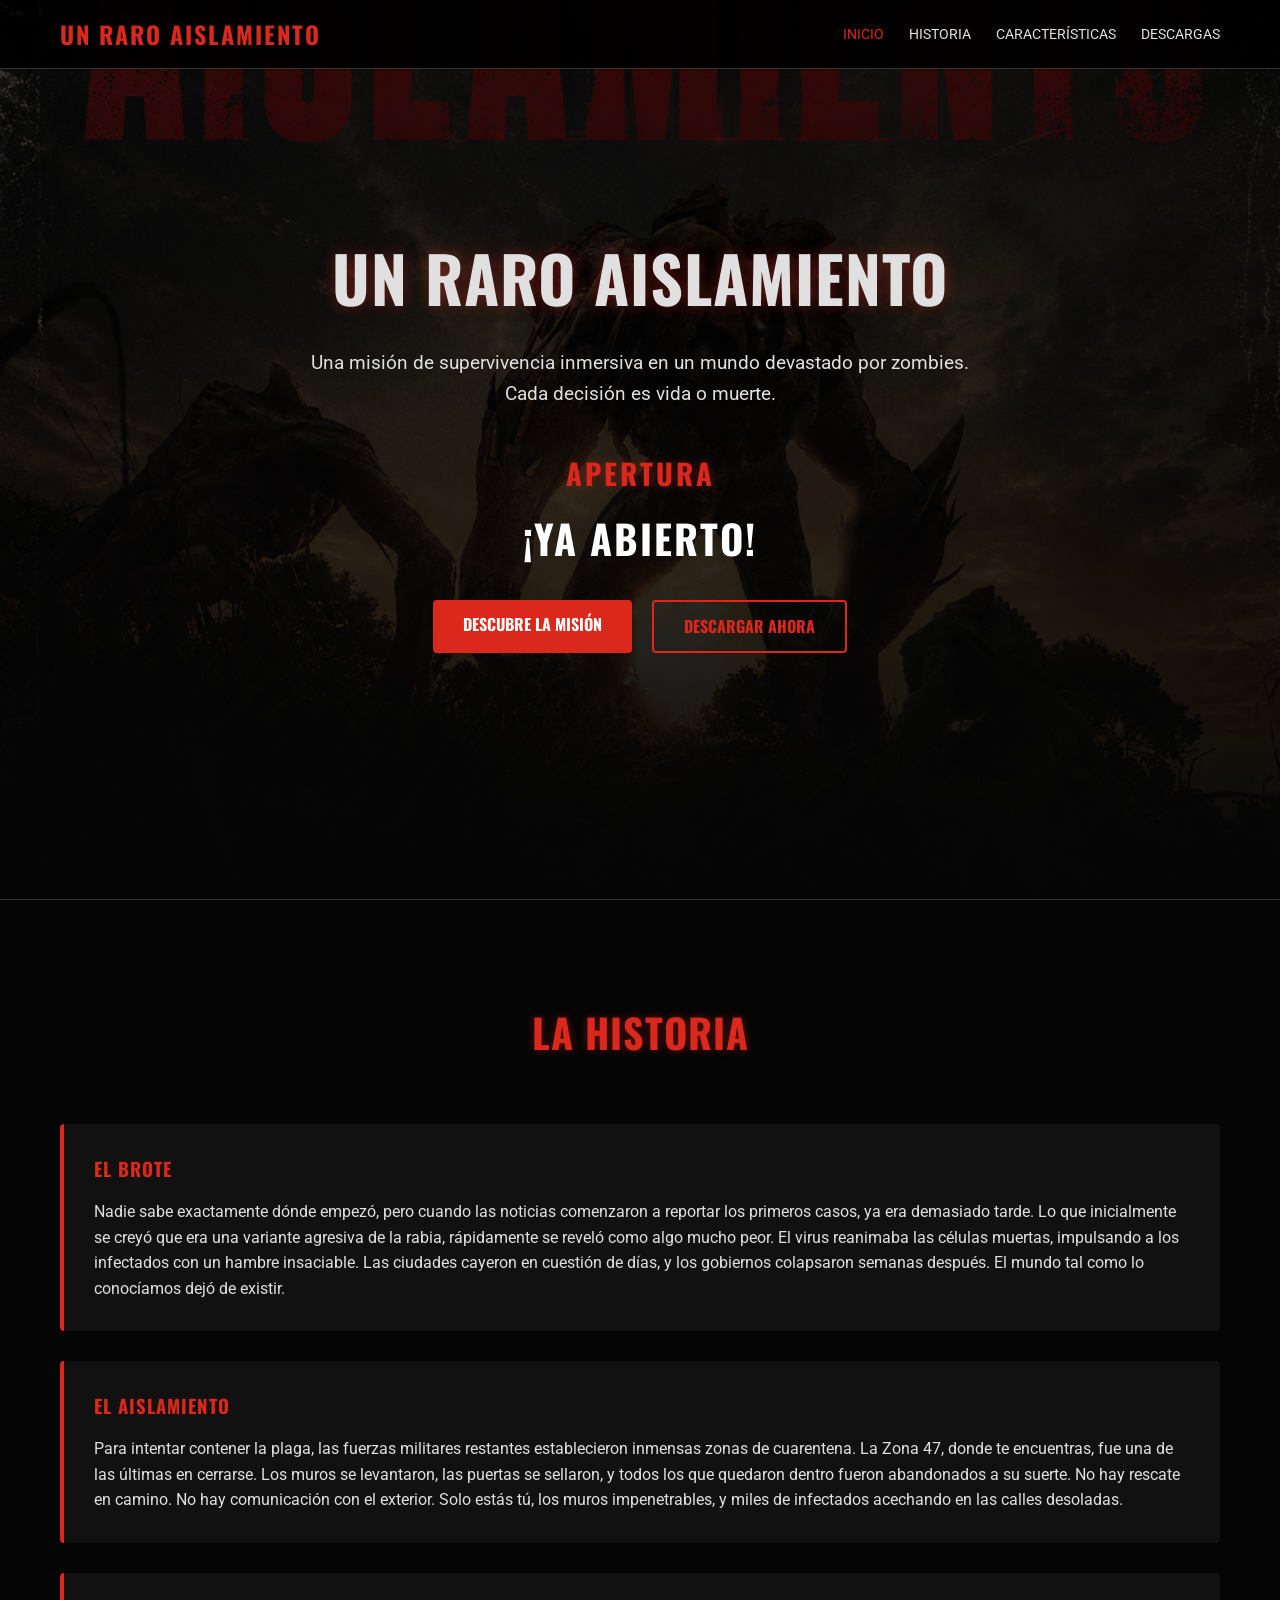
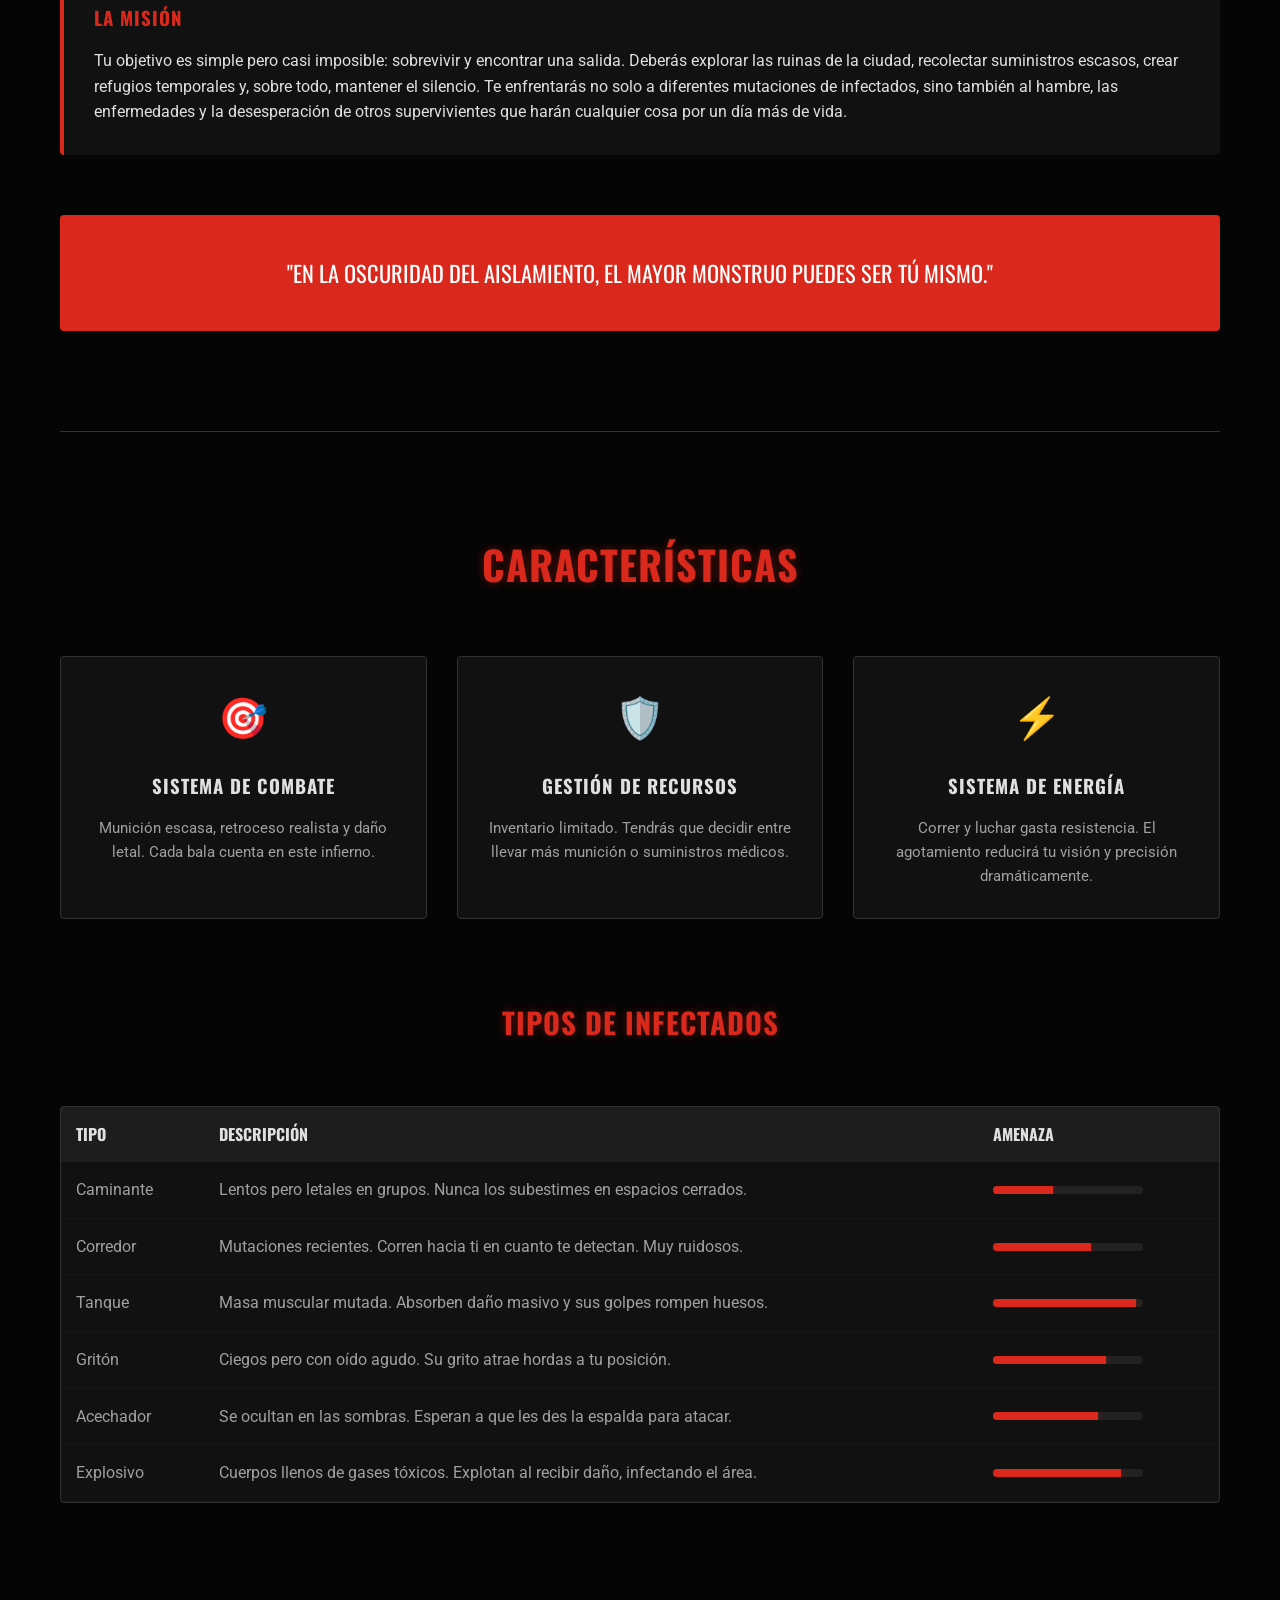
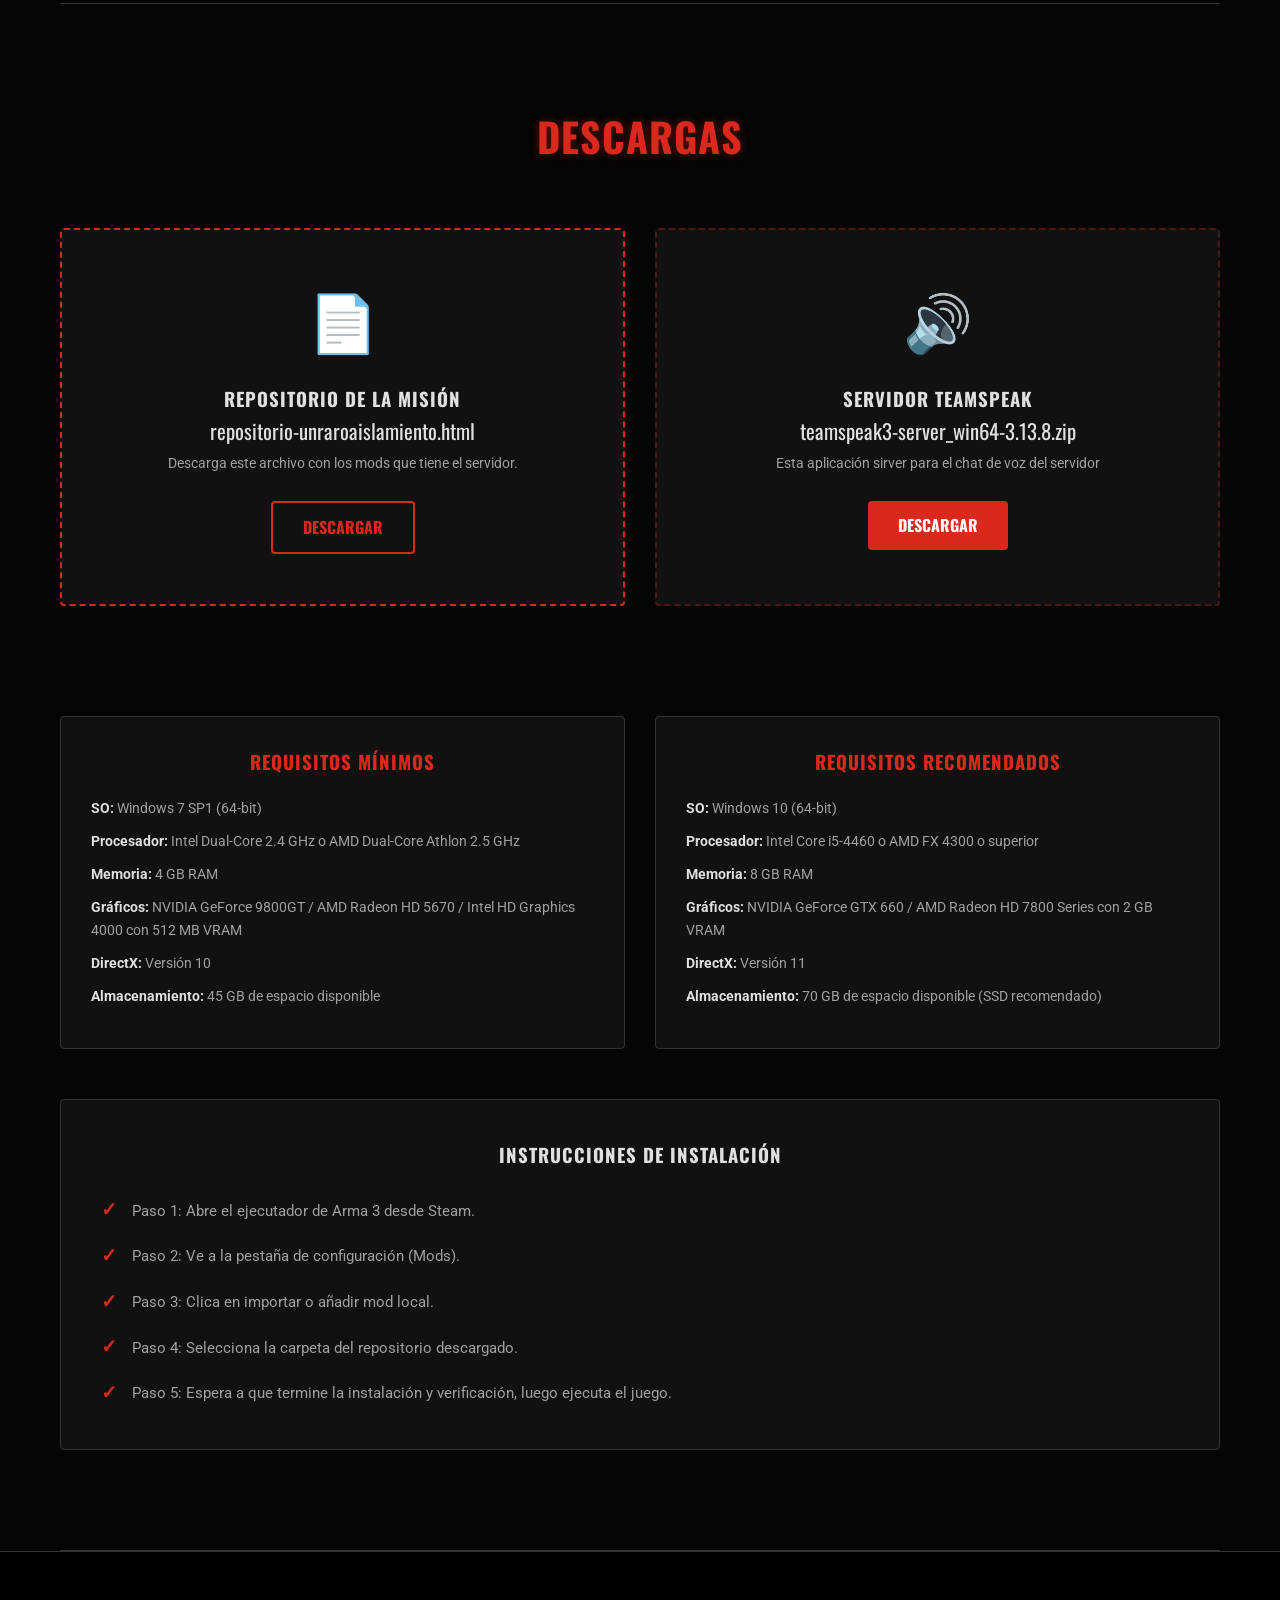
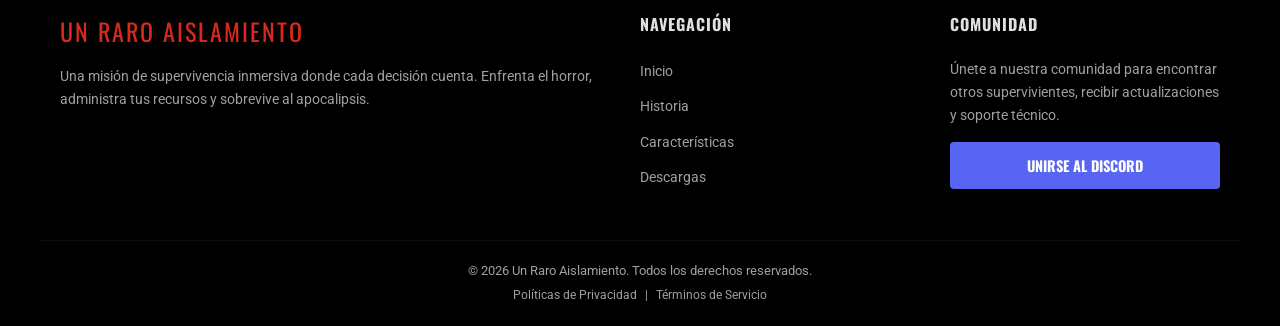
==== commit e4c5b28f: "Update index.html" ====
--- a/index.html
+++ b/index.html
@@ -143,9 +143,9 @@
                     <div class="download-zone" style="margin: 0;">
                         <div class="icon-box">📄</div>
                         <h3>Repositorio de la Misión</h3>
-                        <p class="file-name-txt">preset.html</p>
-                        <p style="color: var(--text-muted); font-size: 0.9rem; margin-bottom: 25px;">Soporta cualquier tipo de archivo de misión (Máx 20MB)</p>
-                        <a href="preset.html" download class="btn btn-outline">Descargar</a>
+                        <p class="file-name-txt">repositorio-unraroaislamiento.html</p>
+                        <p style="color: var(--text-muted); font-size: 0.9rem; margin-bottom: 25px;">Descarga este archivo con los mods que tiene el servidor.</p>
+                        <a href="repositorio-unraroaislamiento.html" download class="btn btn-outline">Descargar</a>
                     </div>
 
                     <!-- Teamspeak 3 / Plugin -->
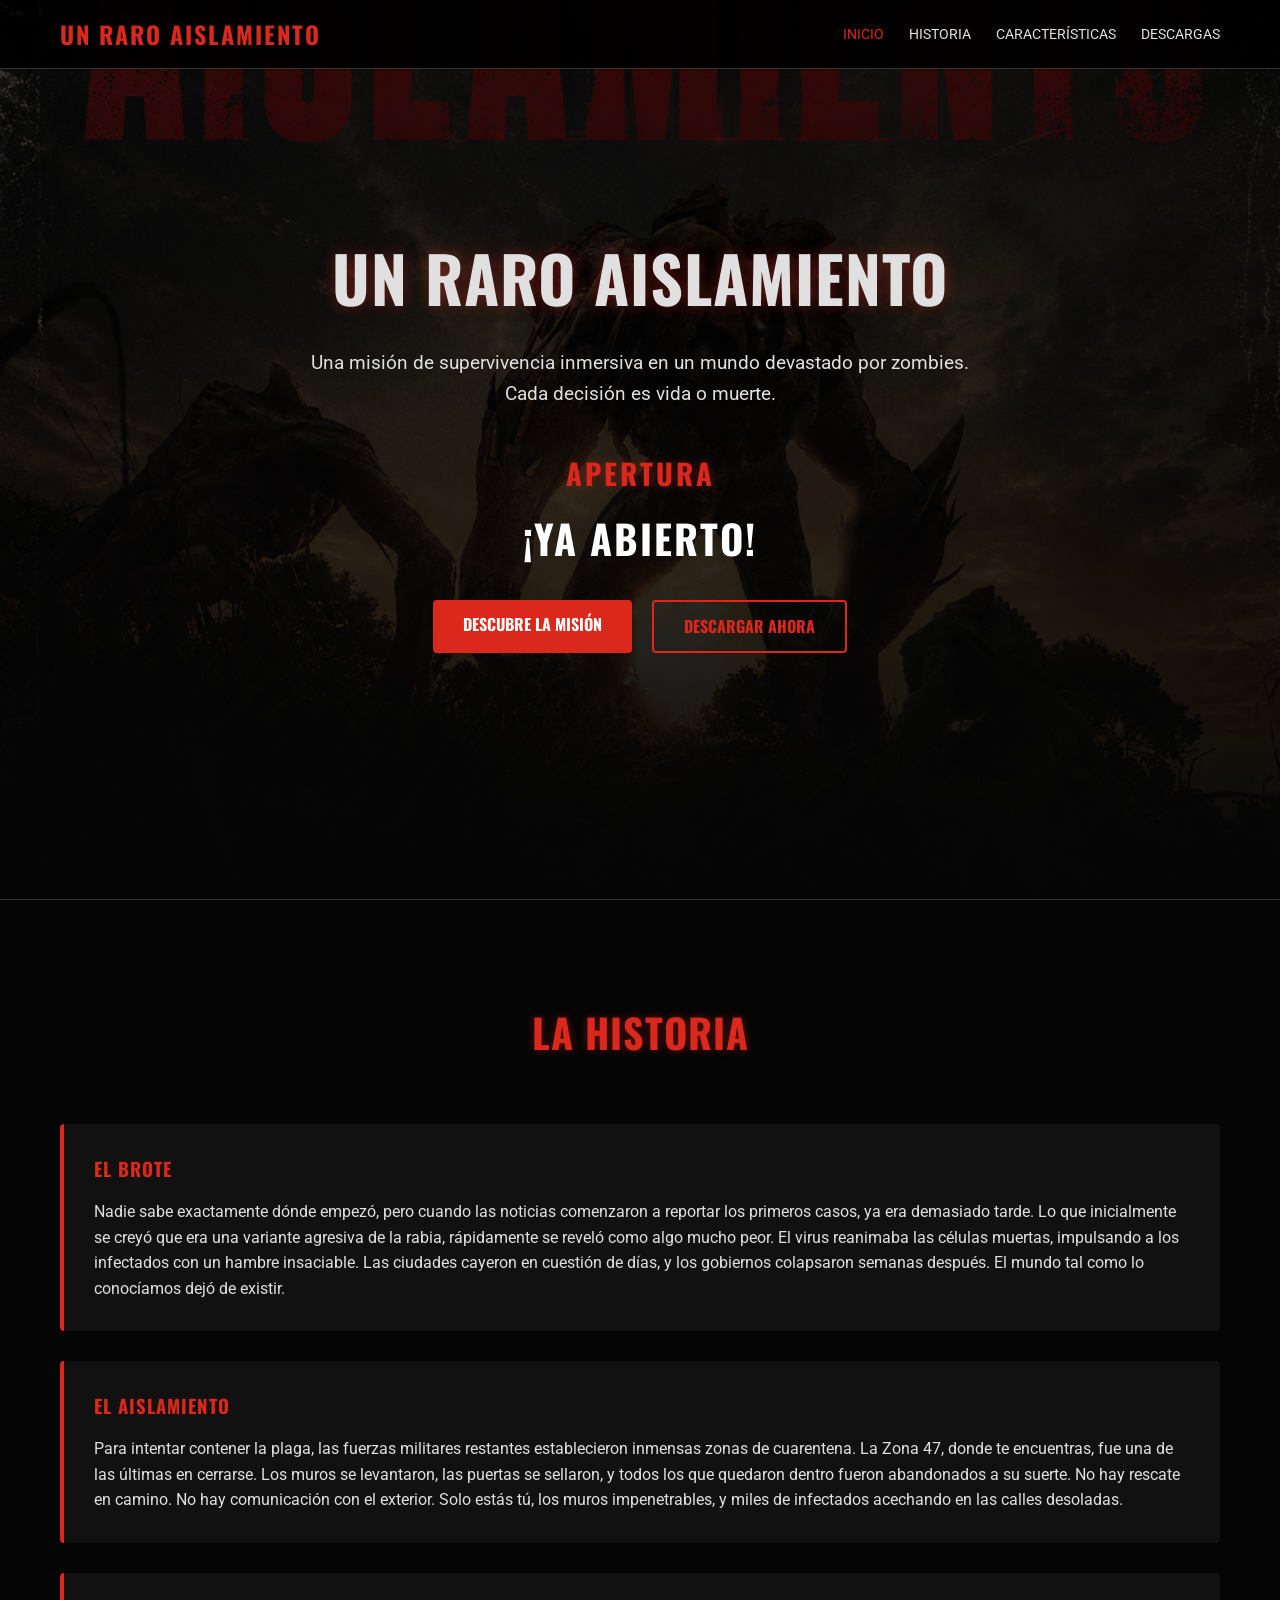
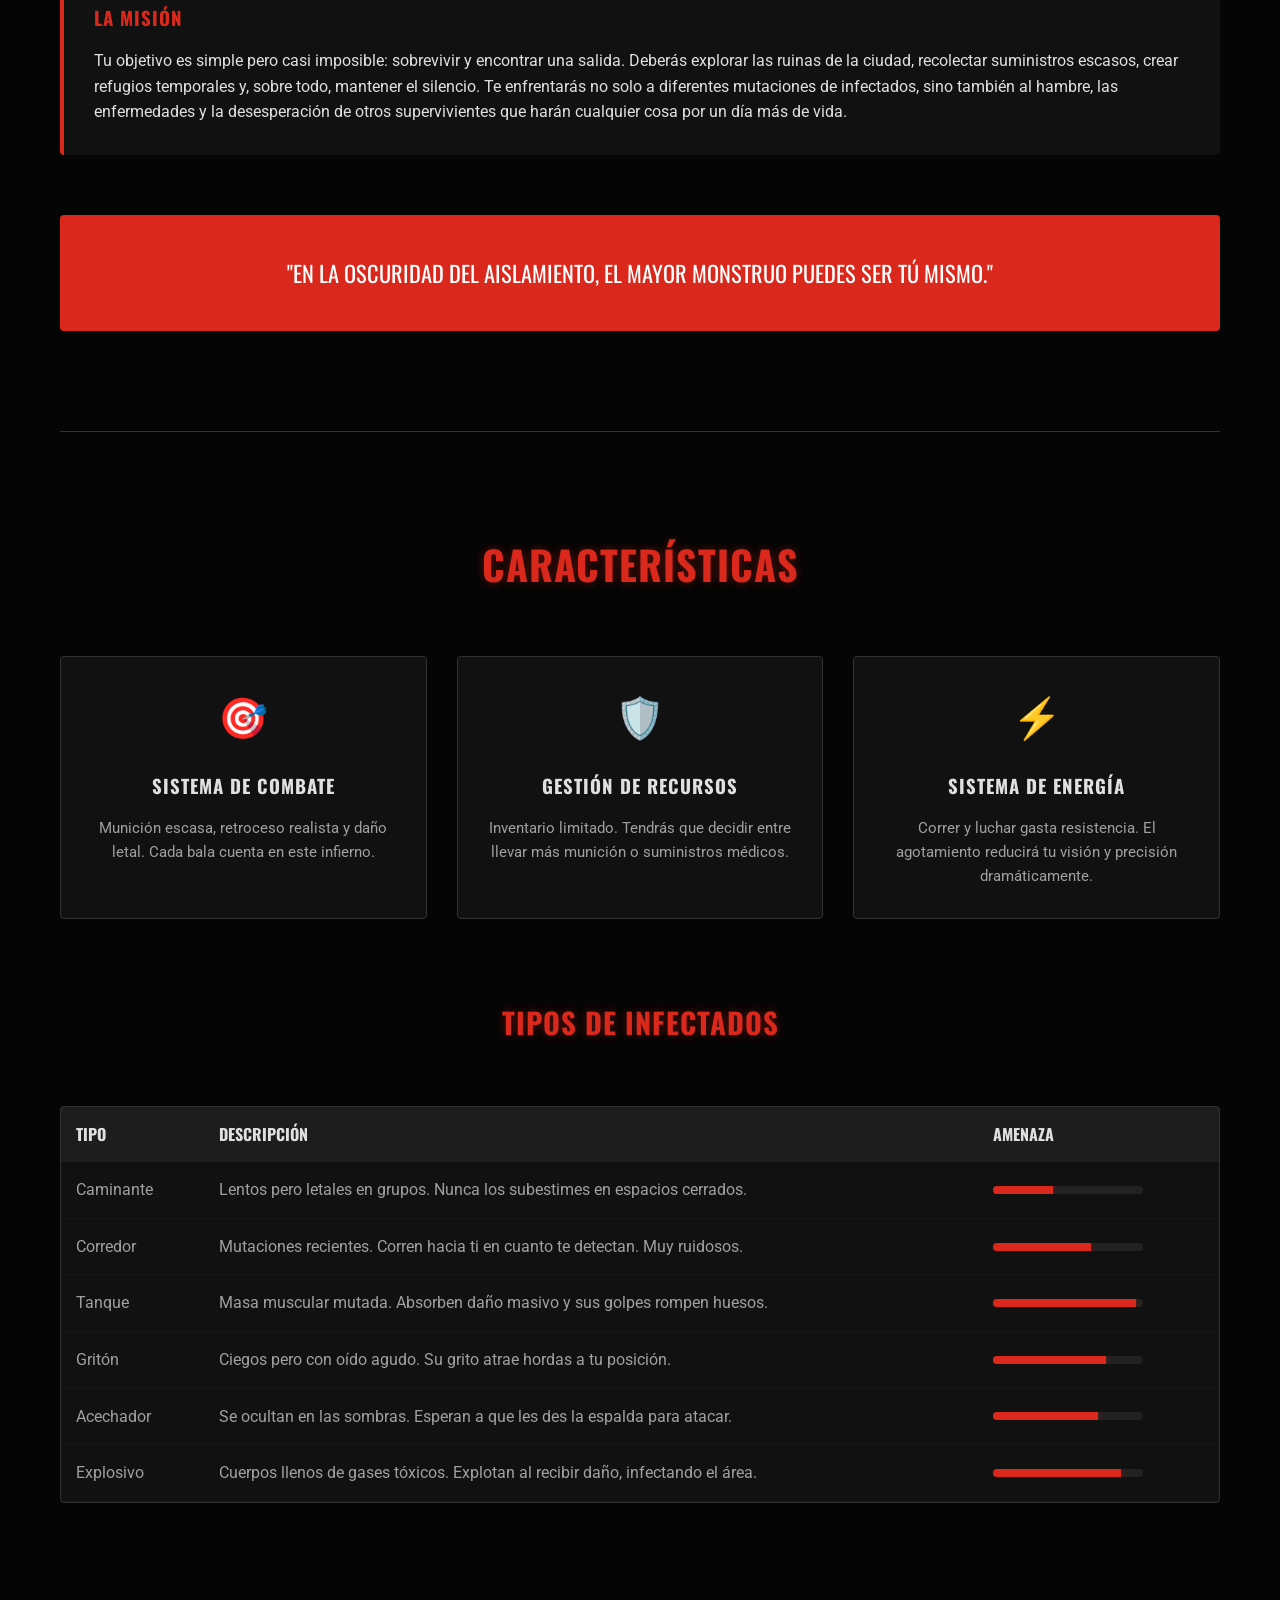
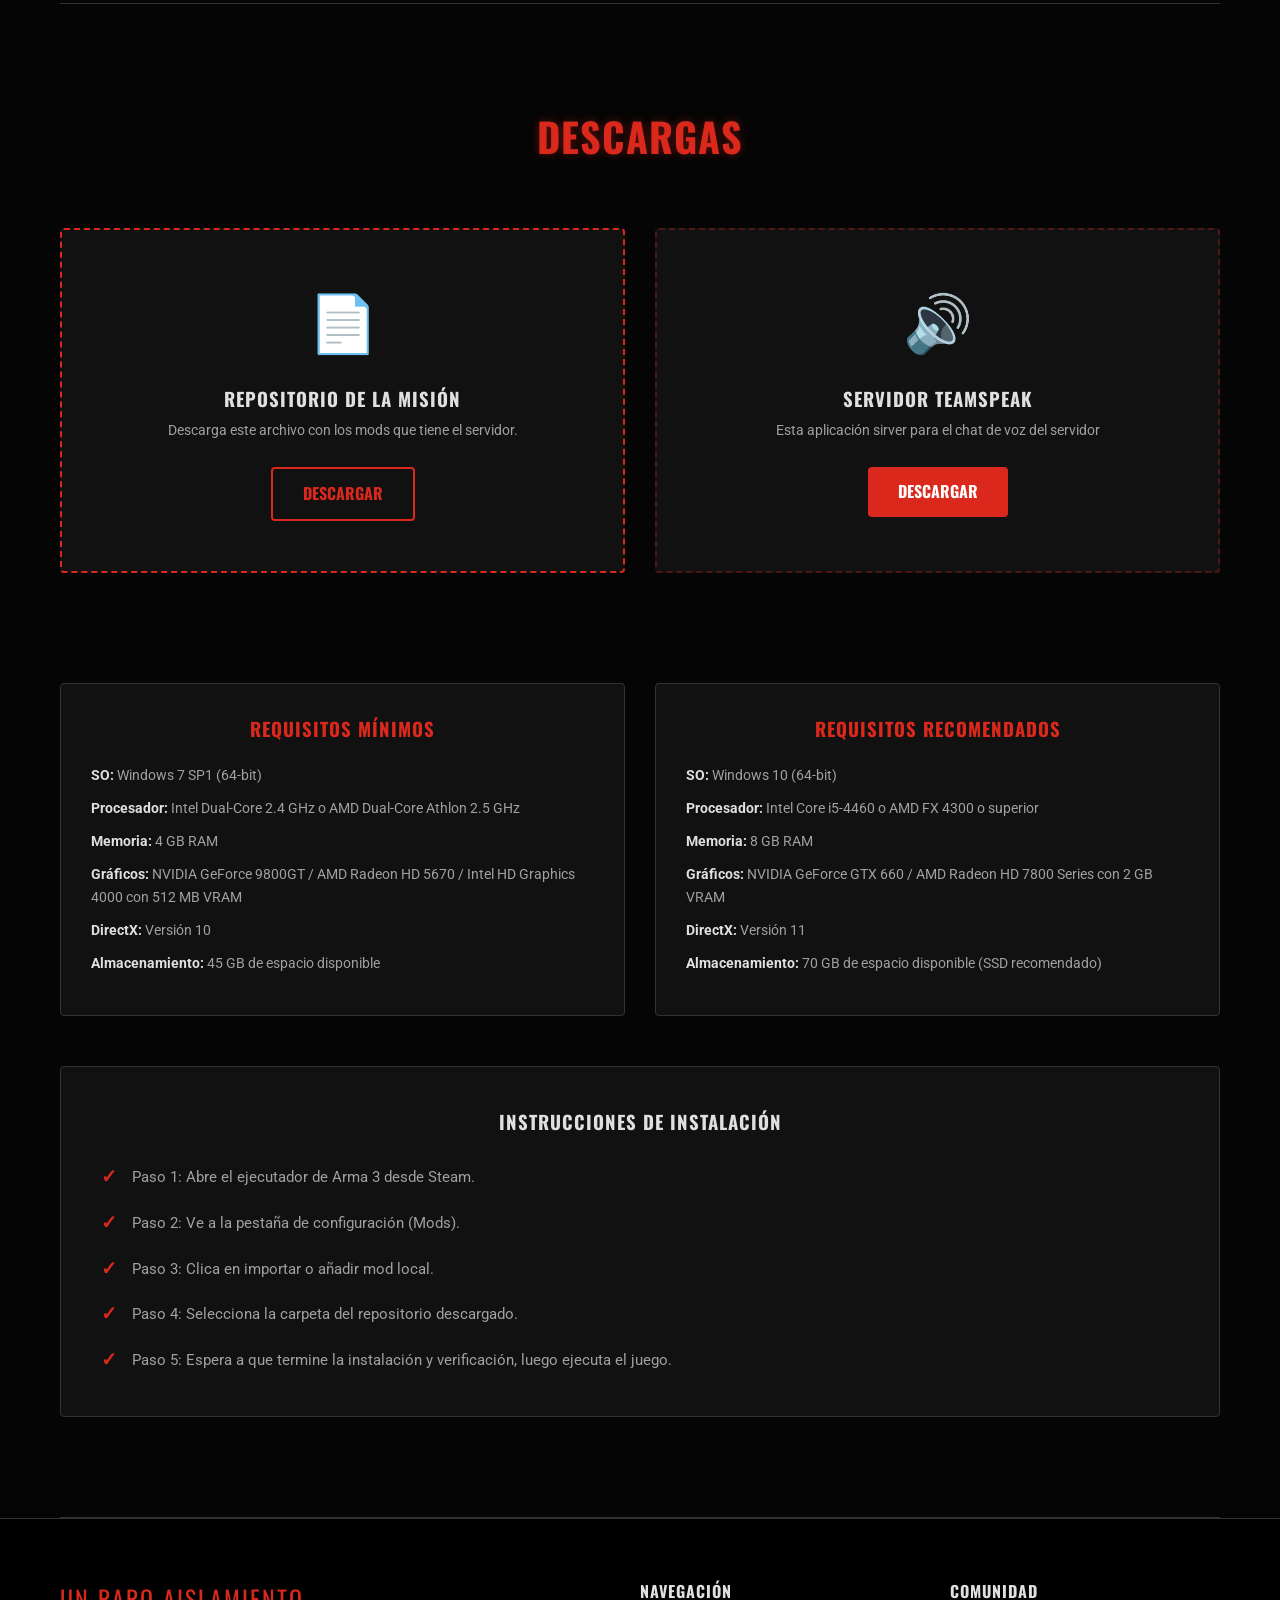
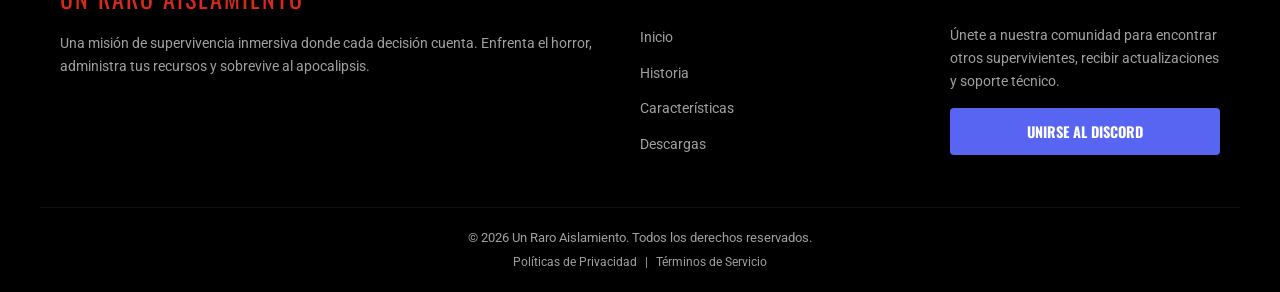
==== commit 71ae5a38: "Update index.html" ====
--- a/index.html
+++ b/index.html
@@ -143,7 +143,7 @@
                     <div class="download-zone" style="margin: 0;">
                         <div class="icon-box">📄</div>
                         <h3>Repositorio de la Misión</h3>
-                        <p class="file-name-txt">repositorio-unraroaislamiento.html</p>
+                        <p class="file-name-txt"></p>
                         <p style="color: var(--text-muted); font-size: 0.9rem; margin-bottom: 25px;">Descarga este archivo con los mods que tiene el servidor.</p>
                         <a href="repositorio-unraroaislamiento.html" download class="btn btn-outline">Descargar</a>
                     </div>
@@ -152,7 +152,7 @@
                     <div class="download-zone" style="margin: 0; border-color: rgba(218, 41, 28, 0.3);">
                         <div class="icon-box">🔊</div>
                         <h3>Servidor TeamSpeak</h3>
-                        <p class="file-name-txt">teamspeak3-server_win64-3.13.8.zip</p>
+                        <p class="file-name-txt"></p>
                         <p style="color: var(--text-muted); font-size: 0.9rem; margin-bottom: 25px;">Esta aplicación sirver para el chat de voz del servidor</p>
                         <a href="teamspeak3-server_win64-3.13.8.zip" download class="btn btn-primary">Descargar</a>
                     </div>
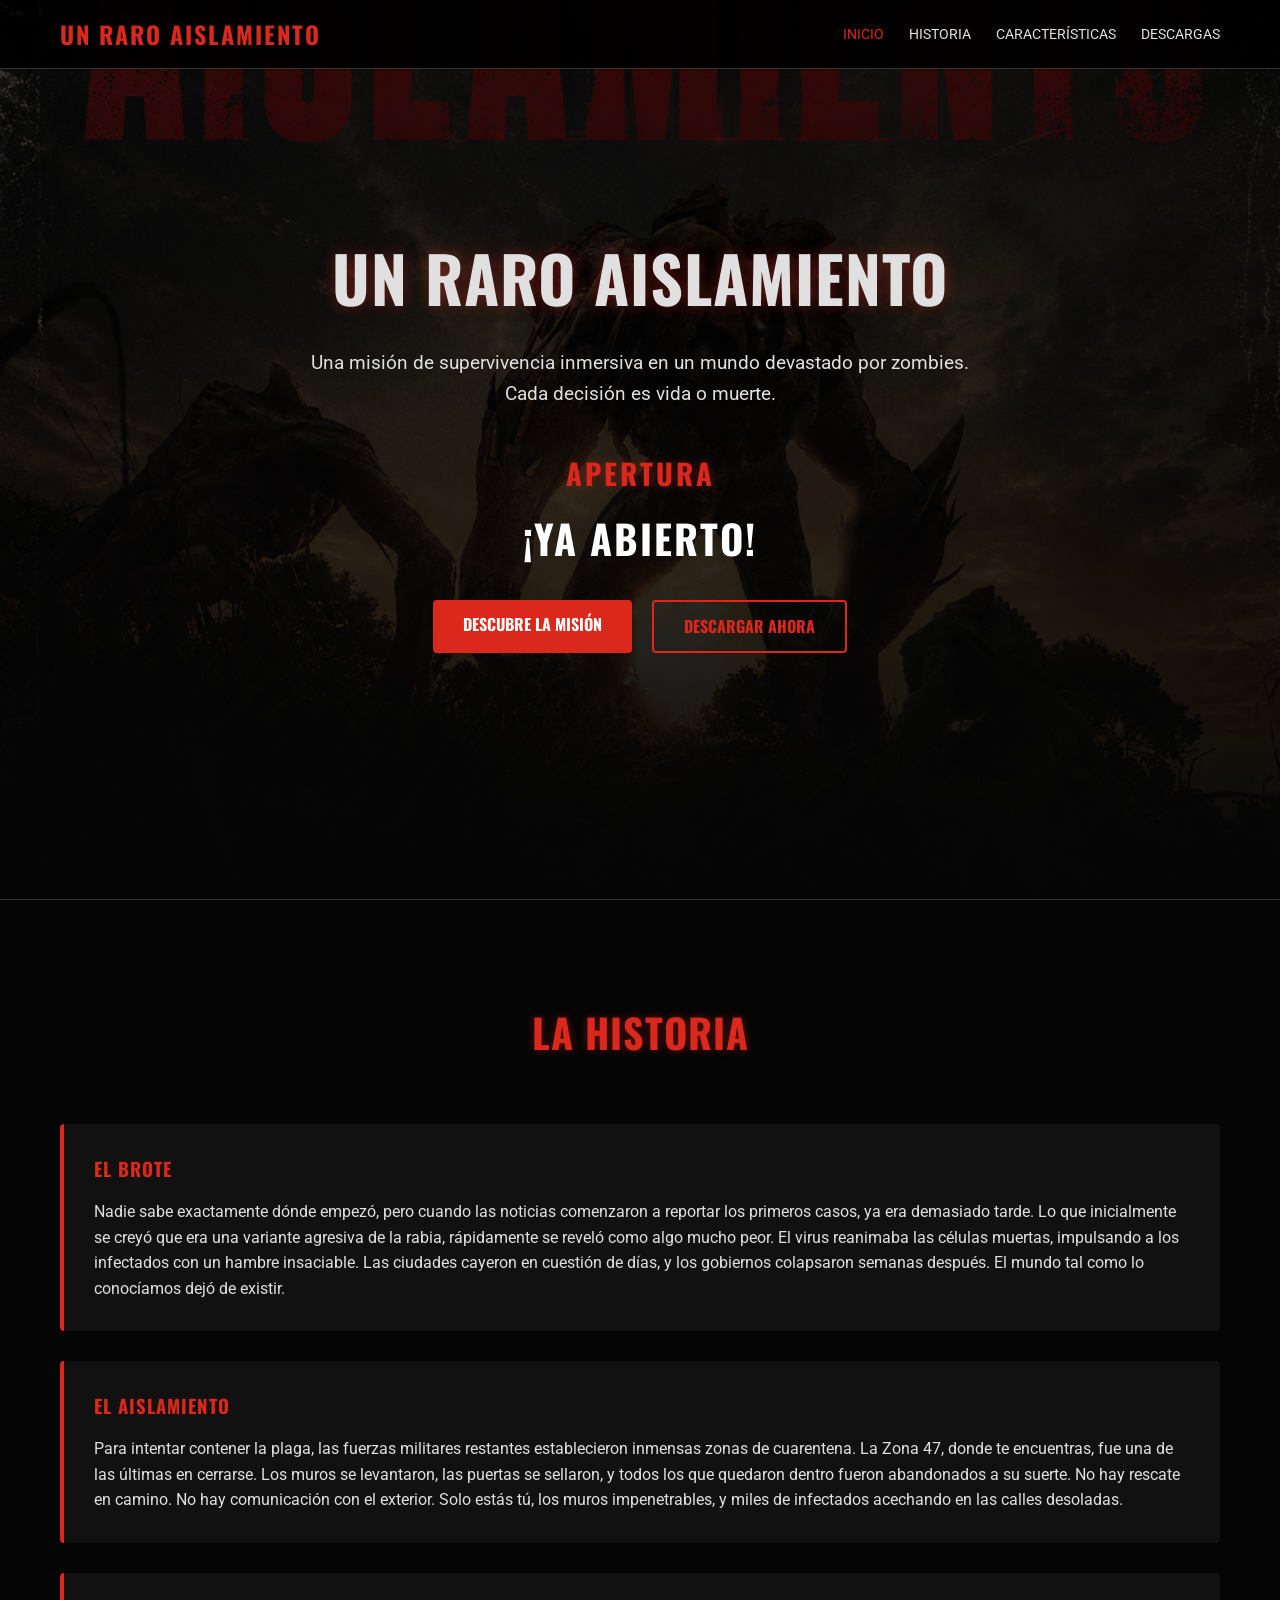
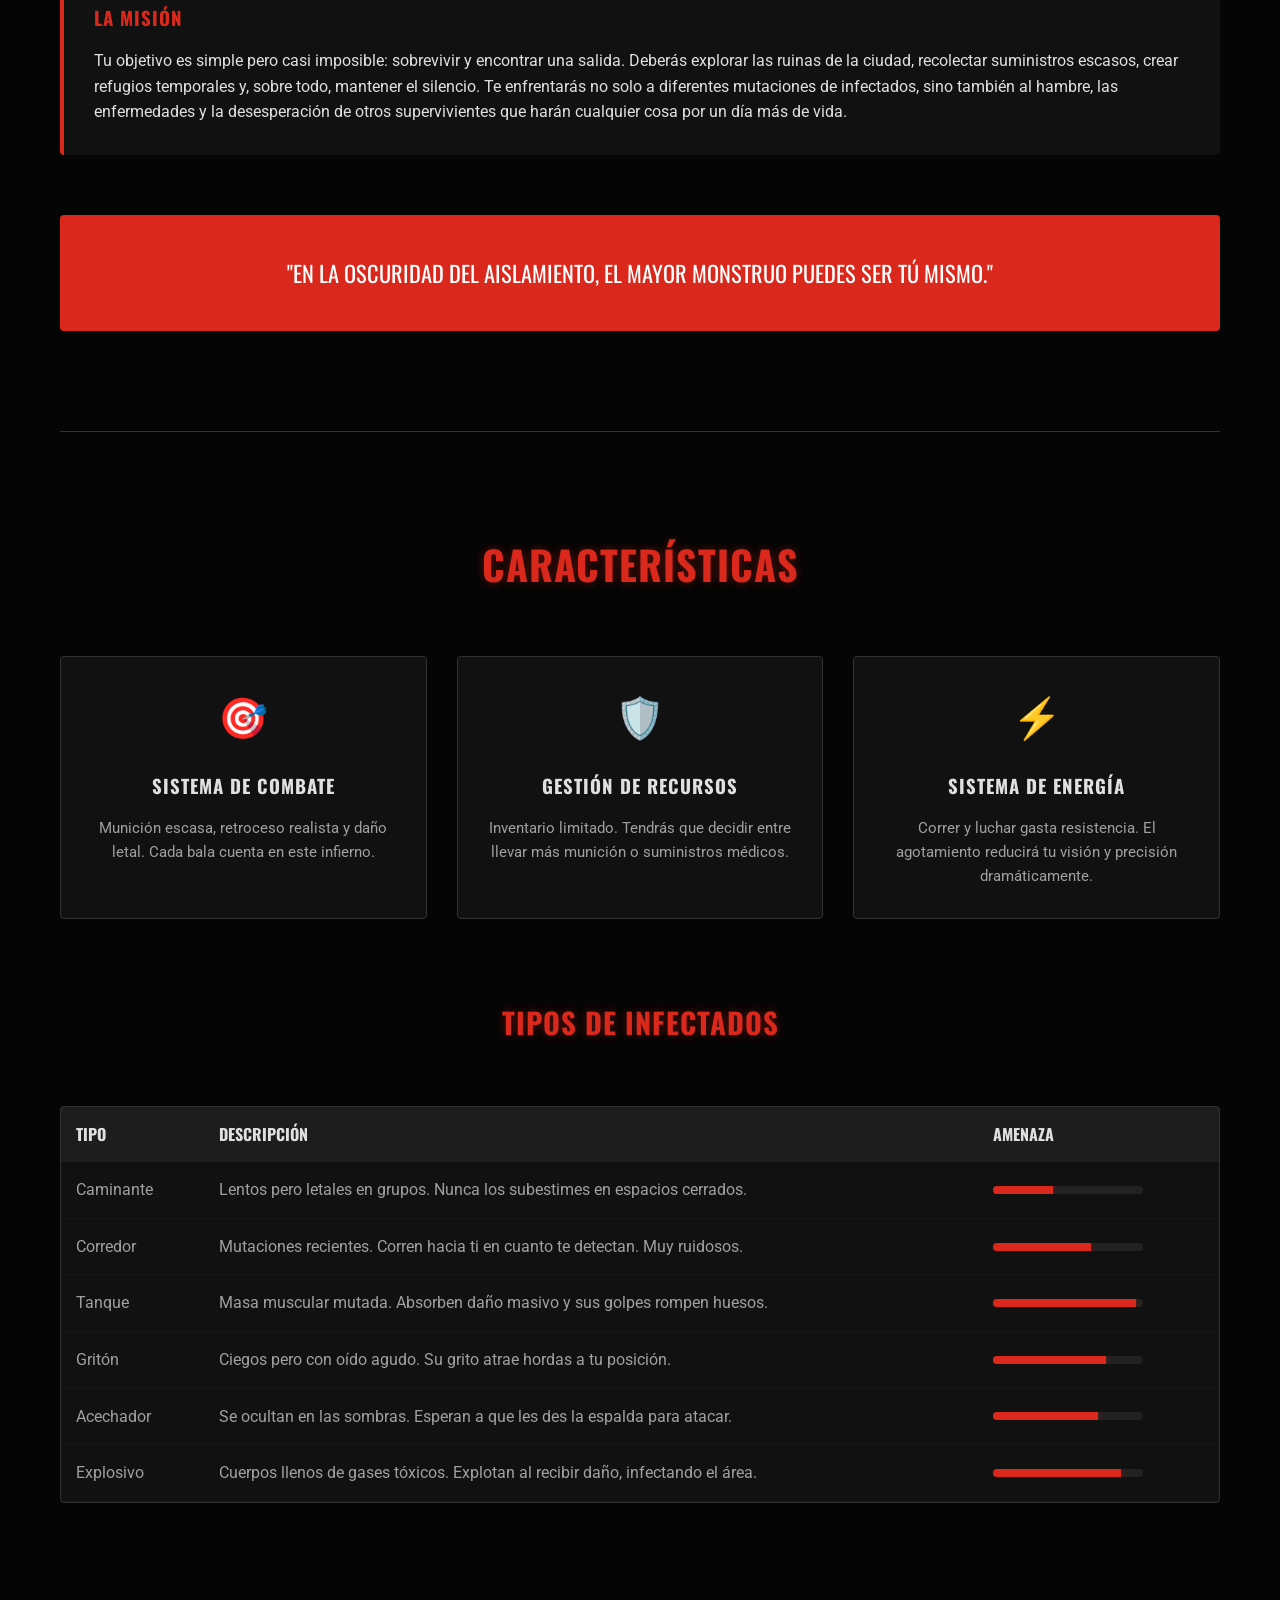
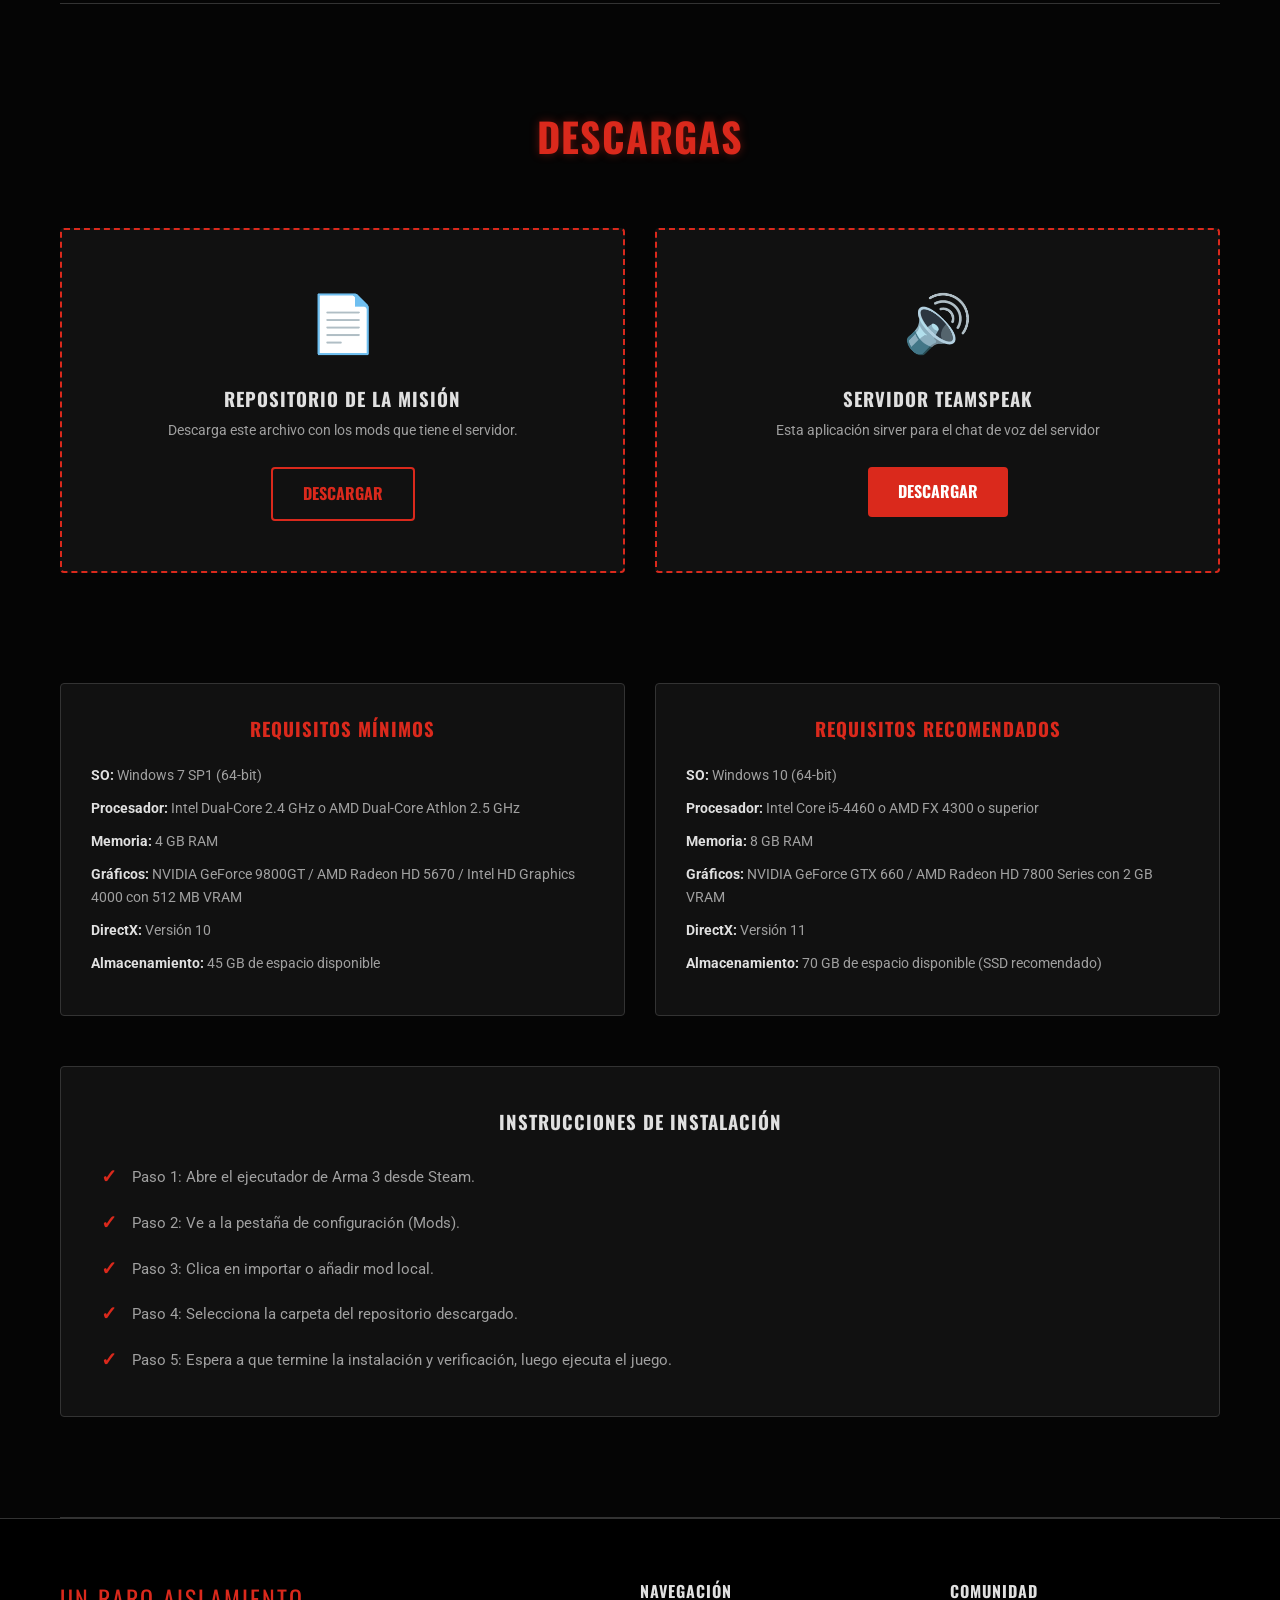
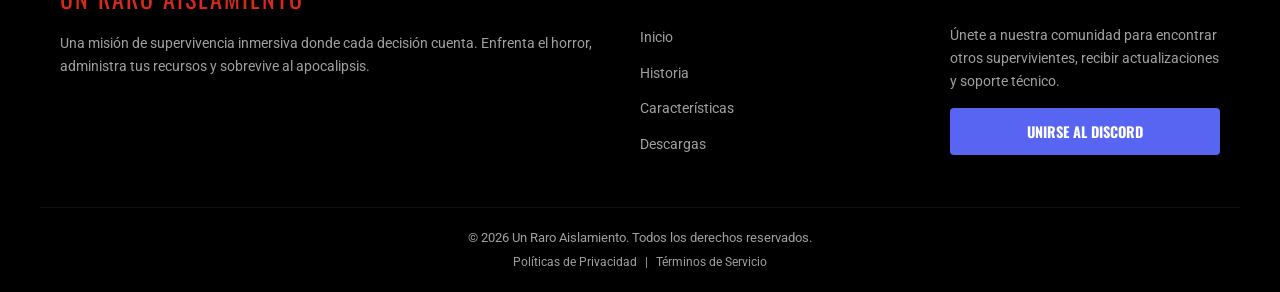
==== commit d07ecb57: "Update index.html" ====
--- a/index.html
+++ b/index.html
@@ -149,7 +149,7 @@
                     </div>
 
                     <!-- Teamspeak 3 / Plugin -->
-                    <div class="download-zone" style="margin: 0; border-color: rgba(218, 41, 28, 0.3);">
+                    <div class="download-zone" style="margin: 0;">
                         <div class="icon-box">🔊</div>
                         <h3>Servidor TeamSpeak</h3>
                         <p class="file-name-txt"></p>
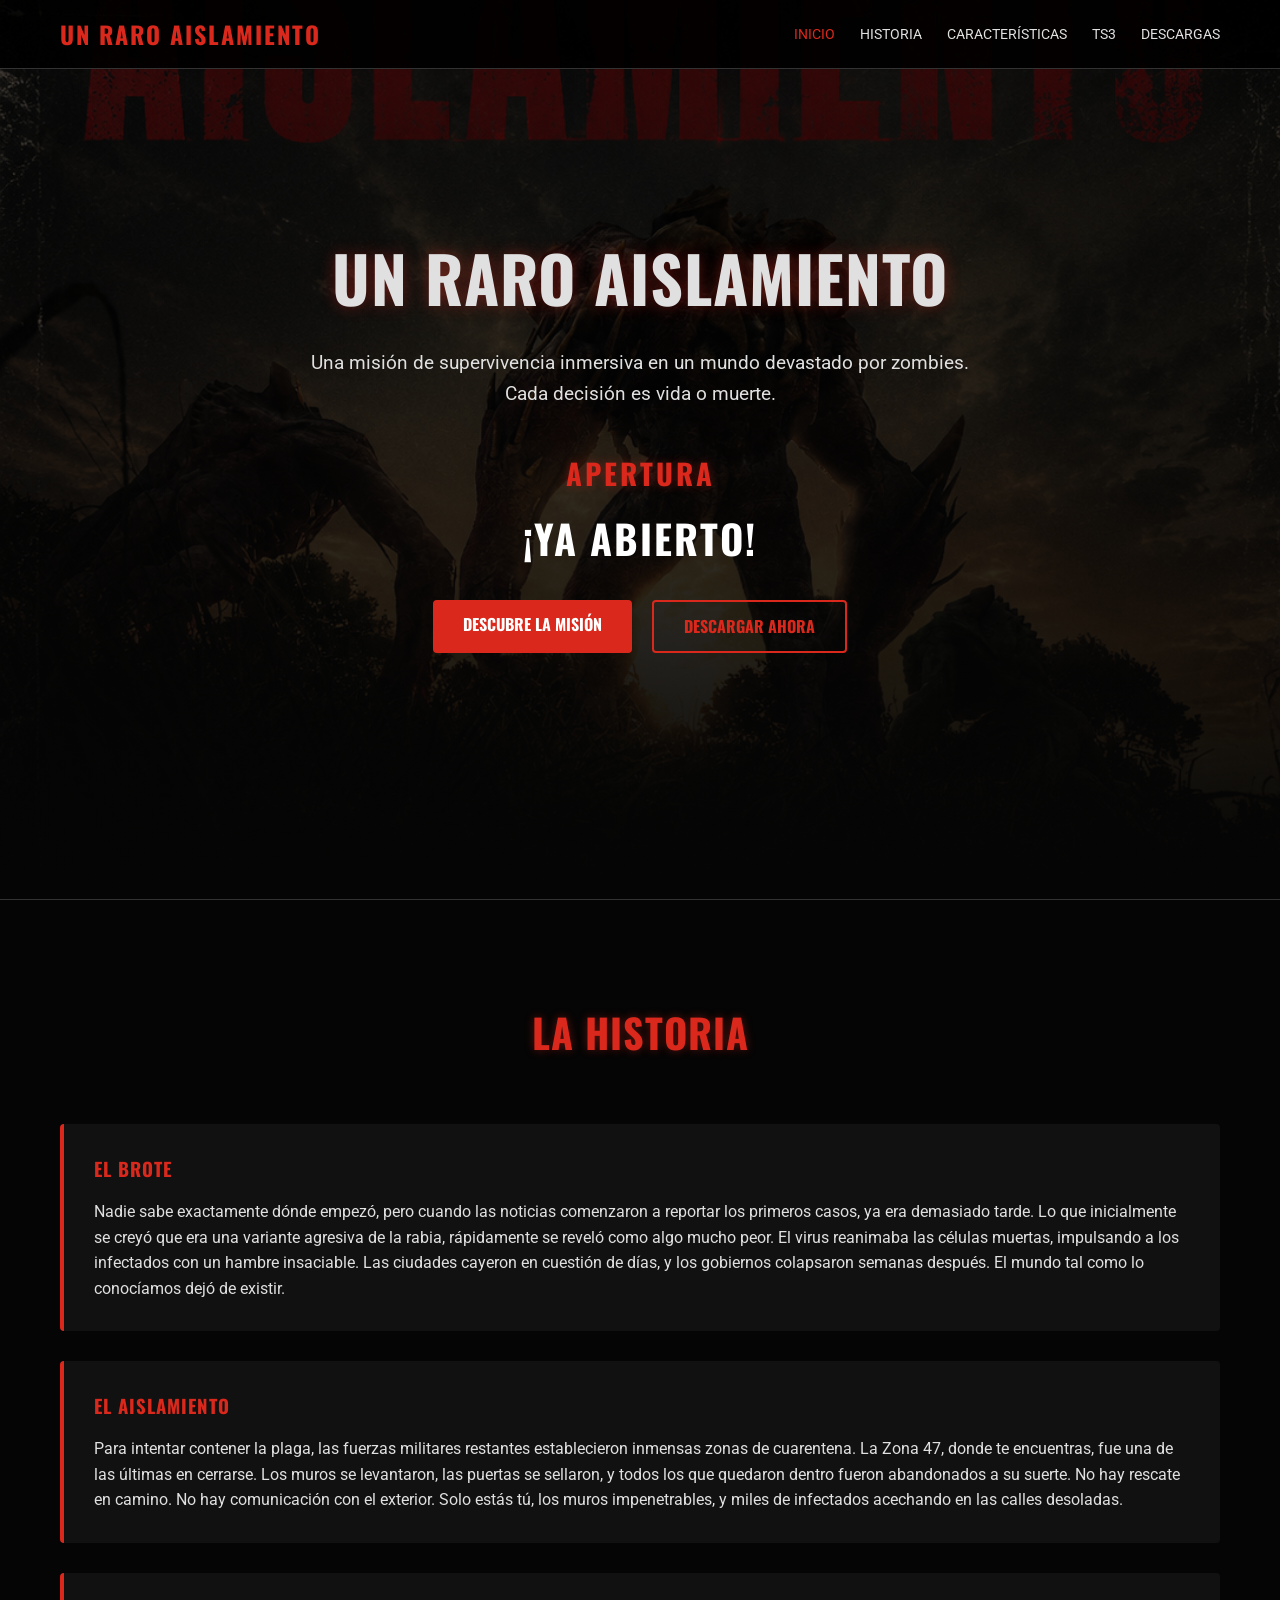
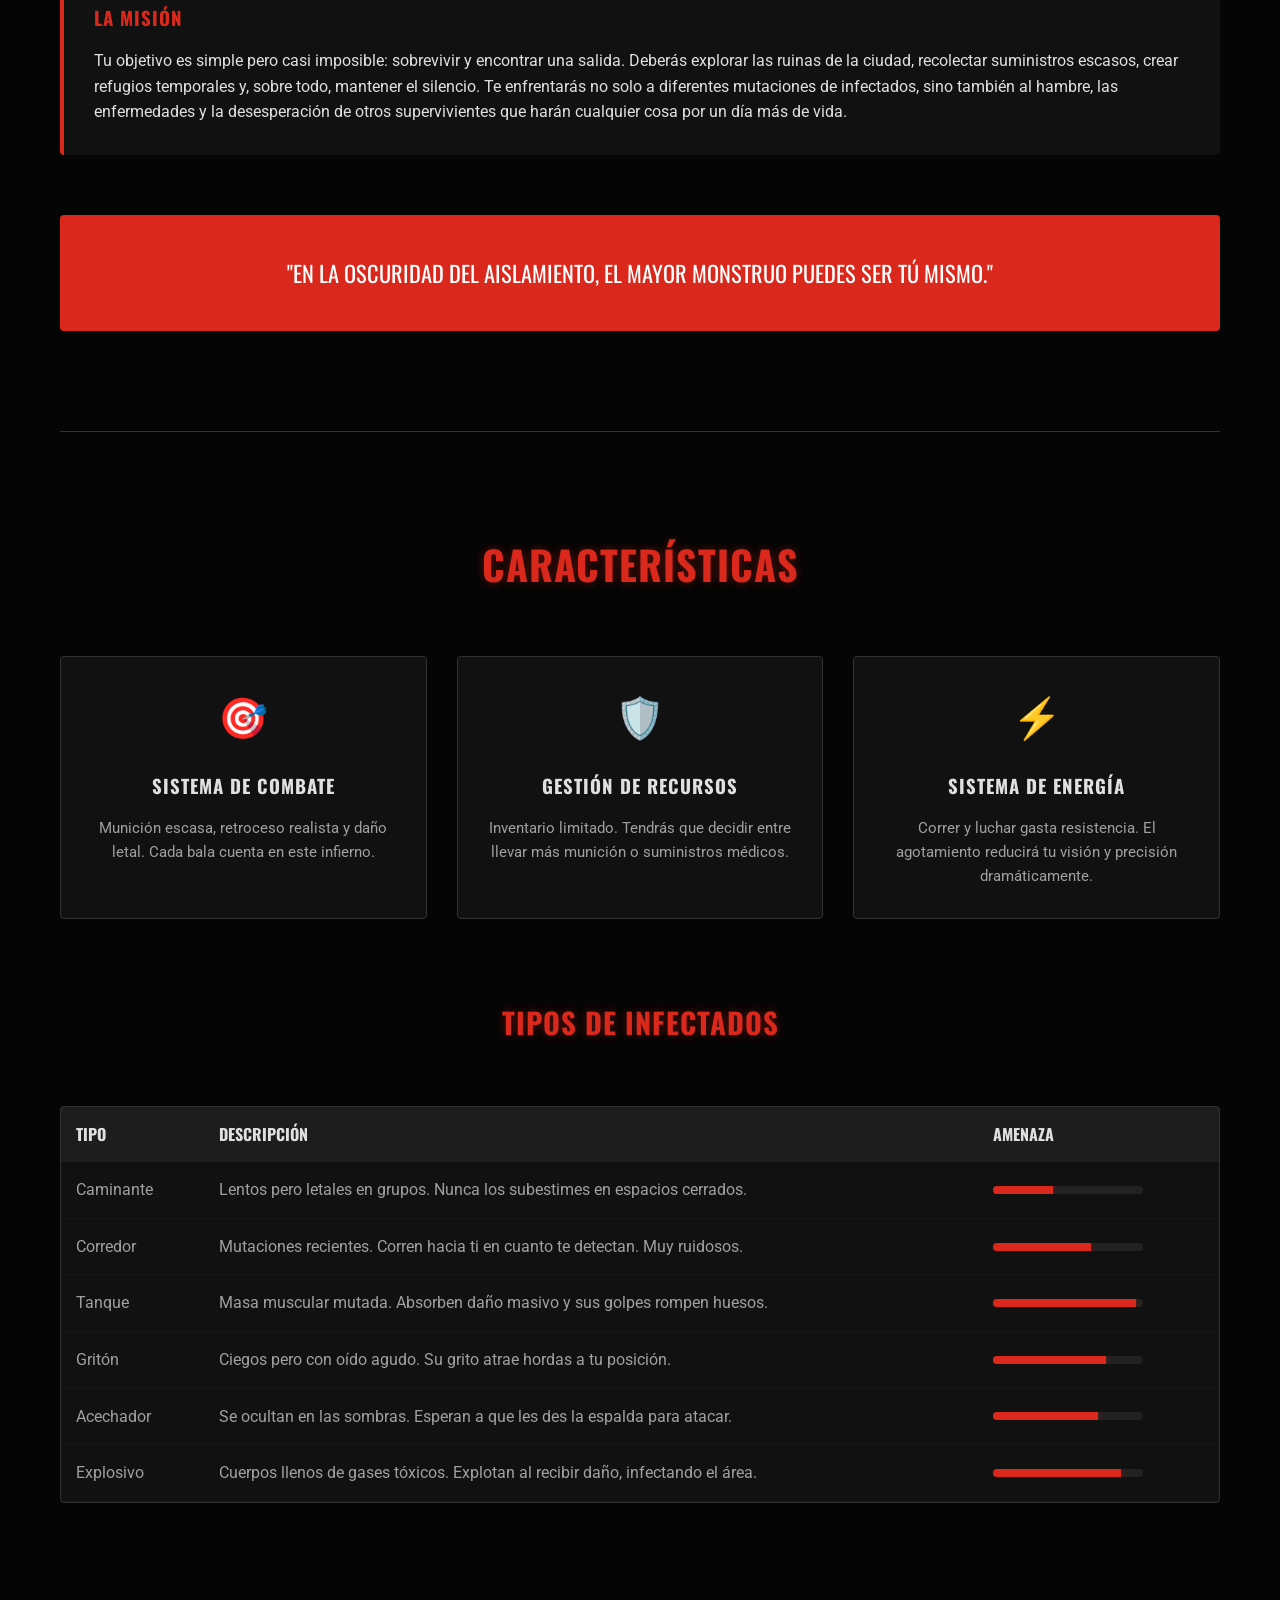
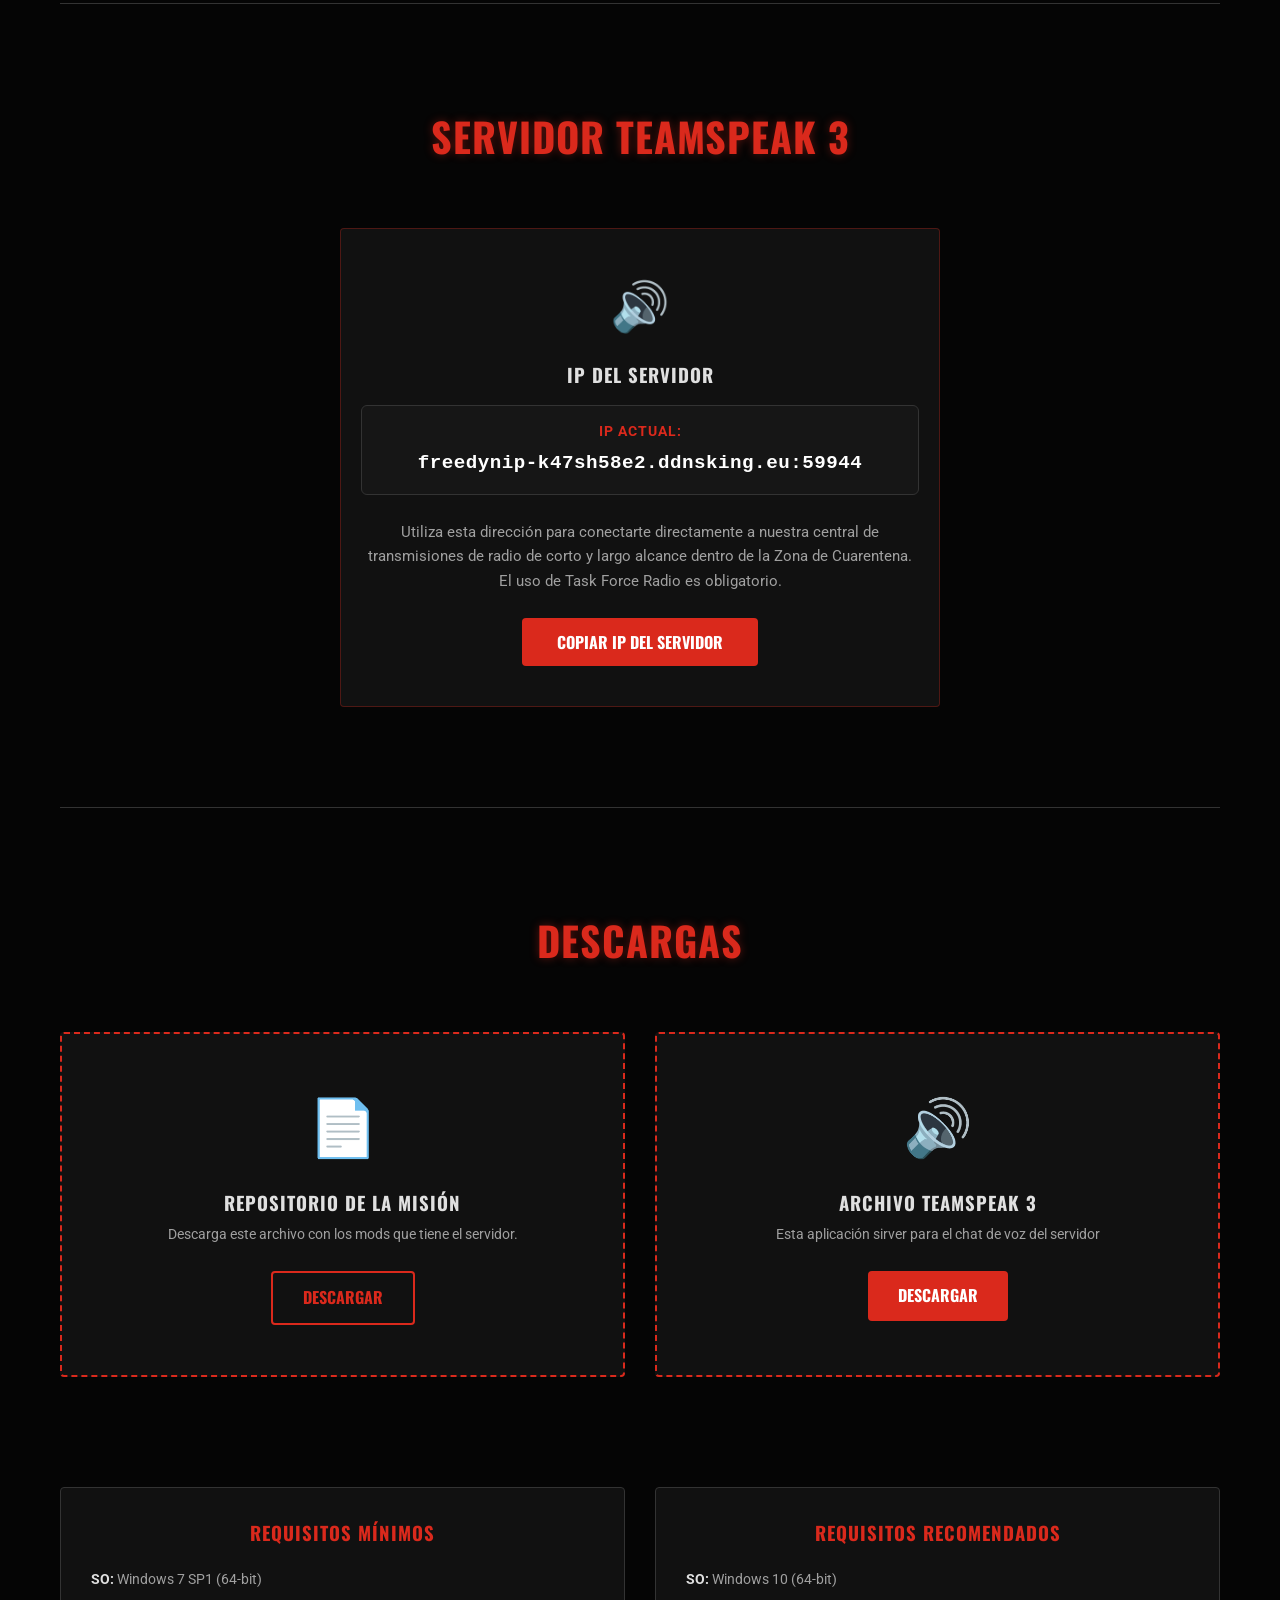
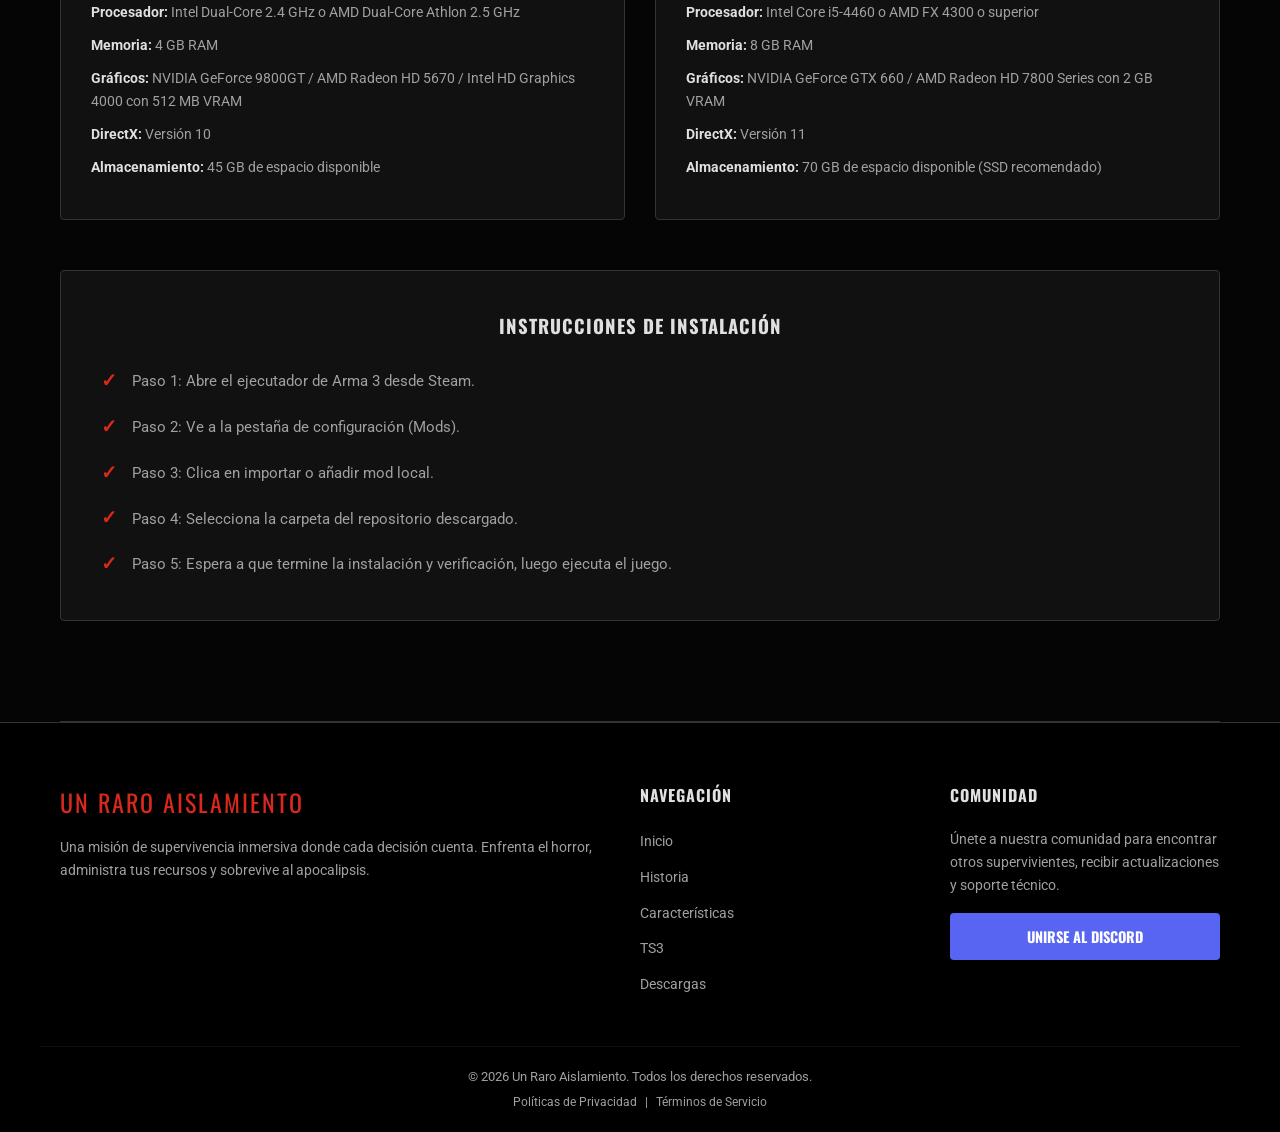
==== commit 6e34e22b: "Add files via upload" ====
--- a/index.html
+++ b/index.html
@@ -16,6 +16,7 @@
                 <li><a href="#inicio" class="active">Inicio</a></li>
                 <li><a href="#historia">Historia</a></li>
                 <li><a href="#caracteristicas">Características</a></li>
+                <li><a href="#ts3">TS3</a></li>
                 <li><a href="#descargas">Descargas</a></li>
             </ul>
         </div>
@@ -132,11 +133,32 @@
             </div>
         </section>
 
+        <!-- SECCIÓN PROPIA DE TS3 -->
+        <section id="ts3">
+            <h2 class="section-title">Servidor TeamSpeak 3</h2>
+            <div class="history-card" style="max-width: 600px; margin: 0 auto; text-align: center; border: 1px solid rgba(218, 41, 28, 0.3); padding: 40px 20px;">
+                <div style="font-size: 3rem; margin-bottom: 15px;">🔊</div>
+                <h3 style="margin-bottom: 15px; color: var(--text-main);">IP DEL SERVIDOR</h3>
+                
+                <div style="display: flex; flex-direction: column; align-items: center; justify-content: center; background: #161616; padding: 15px 20px; border-radius: 6px; border: 1px solid #333; margin-bottom: 25px;">
+                    <span style="color: var(--primary-red); font-size: 0.85rem; font-weight: bold; margin-bottom: 5px; letter-spacing: 1px;">IP ACTUAL:</span>
+                    <span id="ts-ip" style="font-family: monospace; font-size: 1.2rem; color: #fff; word-break: break-all; font-weight: bold; letter-spacing: 0.5px;">freedynip-k47sh58e2.ddnsking.eu:59944</span>
+                </div>
+
+                <p style="color: var(--text-muted); font-size: 0.95rem; margin-bottom: 25px;">
+                    Utiliza esta dirección para conectarte directamente a nuestra central de transmisiones de radio de corto y largo alcance dentro de la Zona de Cuarentena. El uso de Task Force Radio es obligatorio.
+                </p>
+
+                <button onclick="copyTSIP()" class="btn btn-primary" id="copy-btn" style="cursor: pointer; border: none; padding: 12px 35px; font-size: 1rem; width: auto; font-family: 'Oswald', sans-serif;">Copiar IP del Servidor</button>
+            </div>
+        </section>
+
         <!-- SECCIÓN DESCARGAS -->
         <section id="descargas">
             <h2 class="section-title">Descargas</h2>
             <div class="downloads-content">
-                <!-- Grid de zonas de descarga -->
+                
+                <!-- Grid con ambas descargas alineadas -->
                 <div style="display: grid; grid-template-columns: repeat(auto-fit, minmax(280px, 1fr)); gap: 30px; margin-bottom: 40px;">
                     
                     <!-- Repositorio Misión -->
@@ -148,10 +170,10 @@
                         <a href="repositorio-unraroaislamiento.html" download class="btn btn-outline">Descargar</a>
                     </div>
 
-                    <!-- Teamspeak 3 / Plugin -->
+                    <!-- Archivo TeamSpeak (Instalador / Plugin) -->
                     <div class="download-zone" style="margin: 0;">
                         <div class="icon-box">🔊</div>
-                        <h3>Servidor TeamSpeak</h3>
+                        <h3>Archivo TeamSpeak 3</h3>
                         <p class="file-name-txt"></p>
                         <p style="color: var(--text-muted); font-size: 0.9rem; margin-bottom: 25px;">Esta aplicación sirver para el chat de voz del servidor</p>
                         <a href="teamspeak3-server_win64-3.13.8.zip" download class="btn btn-primary">Descargar</a>
@@ -212,6 +234,7 @@
                     <li><a href="#inicio">Inicio</a></li>
                     <li><a href="#historia">Historia</a></li>
                     <li><a href="#caracteristicas">Características</a></li>
+                    <li><a href="#ts3">TS3</a></li>
                     <li><a href="#descargas">Descargas</a></li>
                 </ul>
             </div>
@@ -260,7 +283,23 @@
 
         updateCountdown();
         const intervalId = setInterval(updateCountdown, 1000);
+
+        // Función para copiar la IP de TeamSpeak al portapapeles
+        function copyTSIP() {
+            const ipText = "freedynip-k47sh58e2.ddnsking.eu:59944";
+            navigator.clipboard.writeText(ipText).then(() => {
+                const btn = document.getElementById('copy-btn');
+                btn.innerHTML = "¡Copiado!";
+                btn.style.backgroundColor = "#4SB543"; 
+                setTimeout(() => {
+                    btn.innerHTML = "Copiar IP del Servidor";
+                    btn.style.backgroundColor = ""; 
+                }, 2000);
+            }).catch(err => {
+                console.error('Error al copiar: ', err);
+            });
+        }
     </script>
 
 </body>
-</html>
+</html>
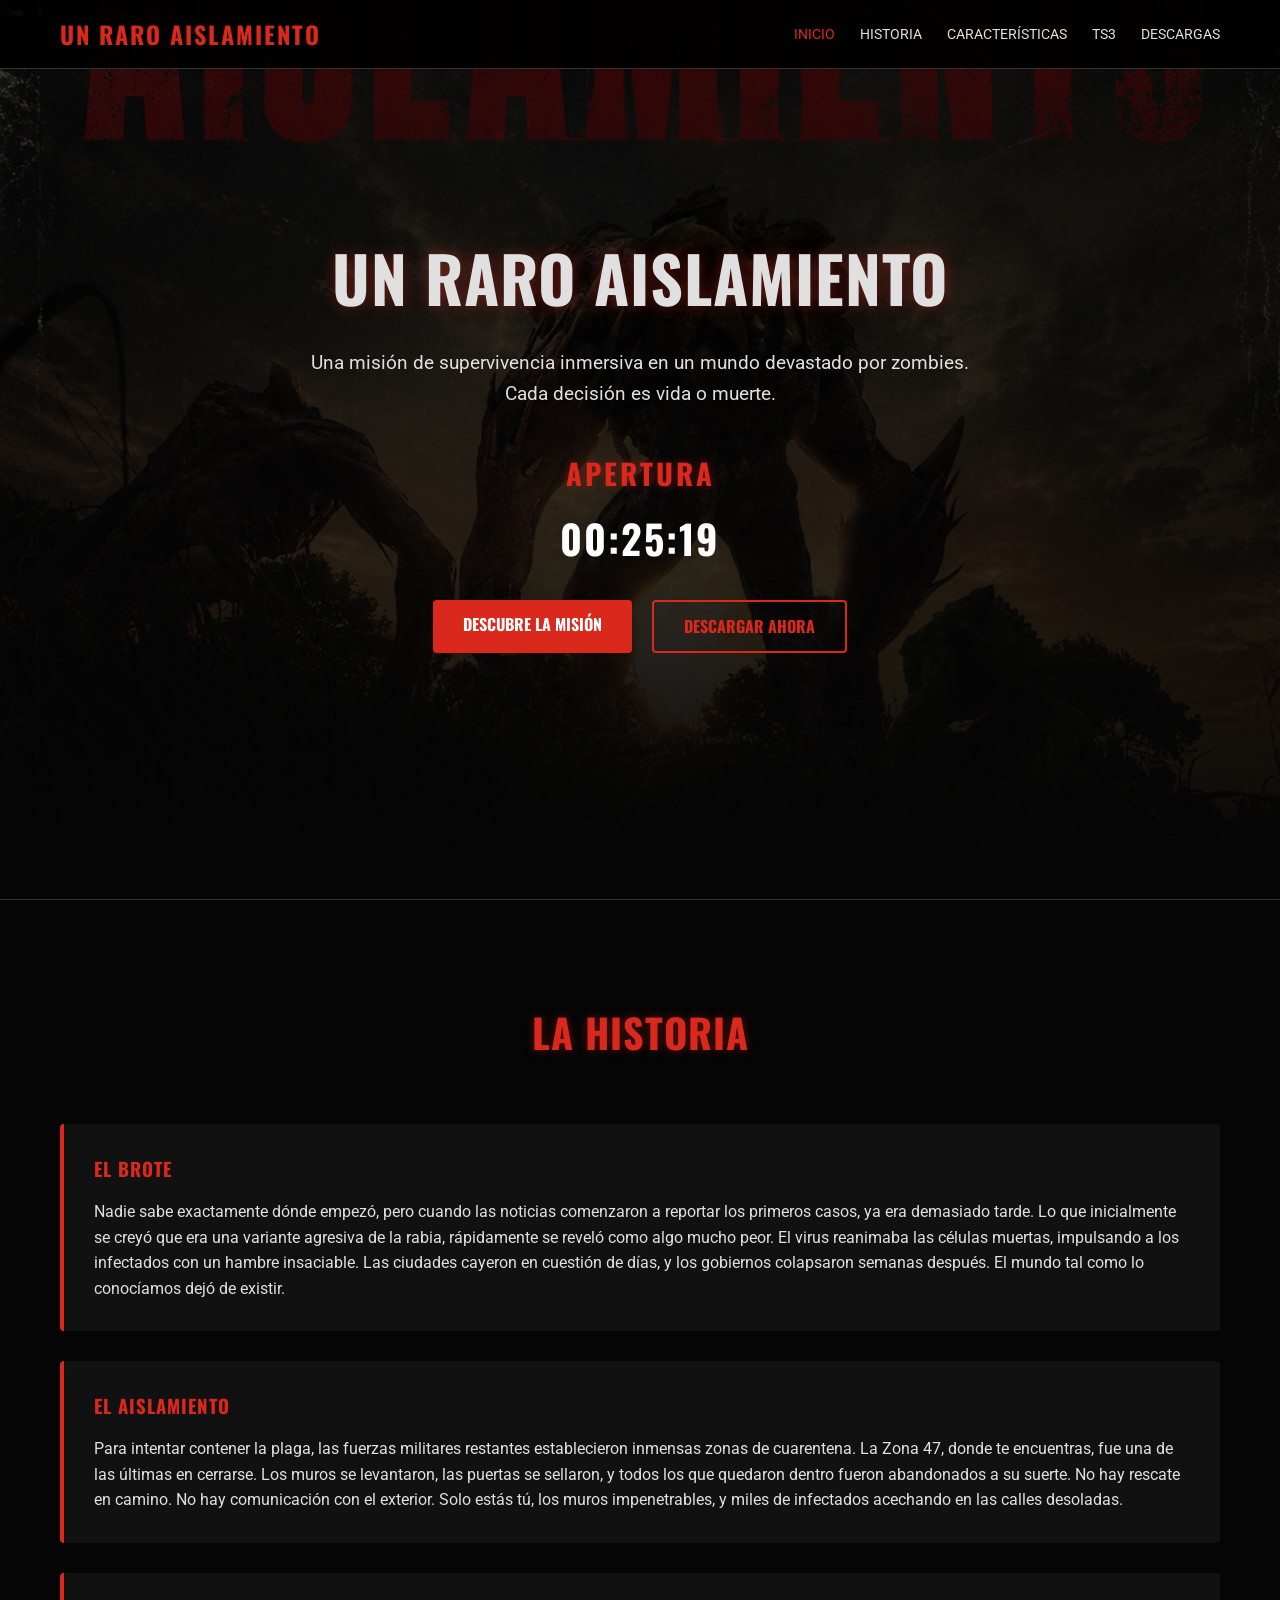
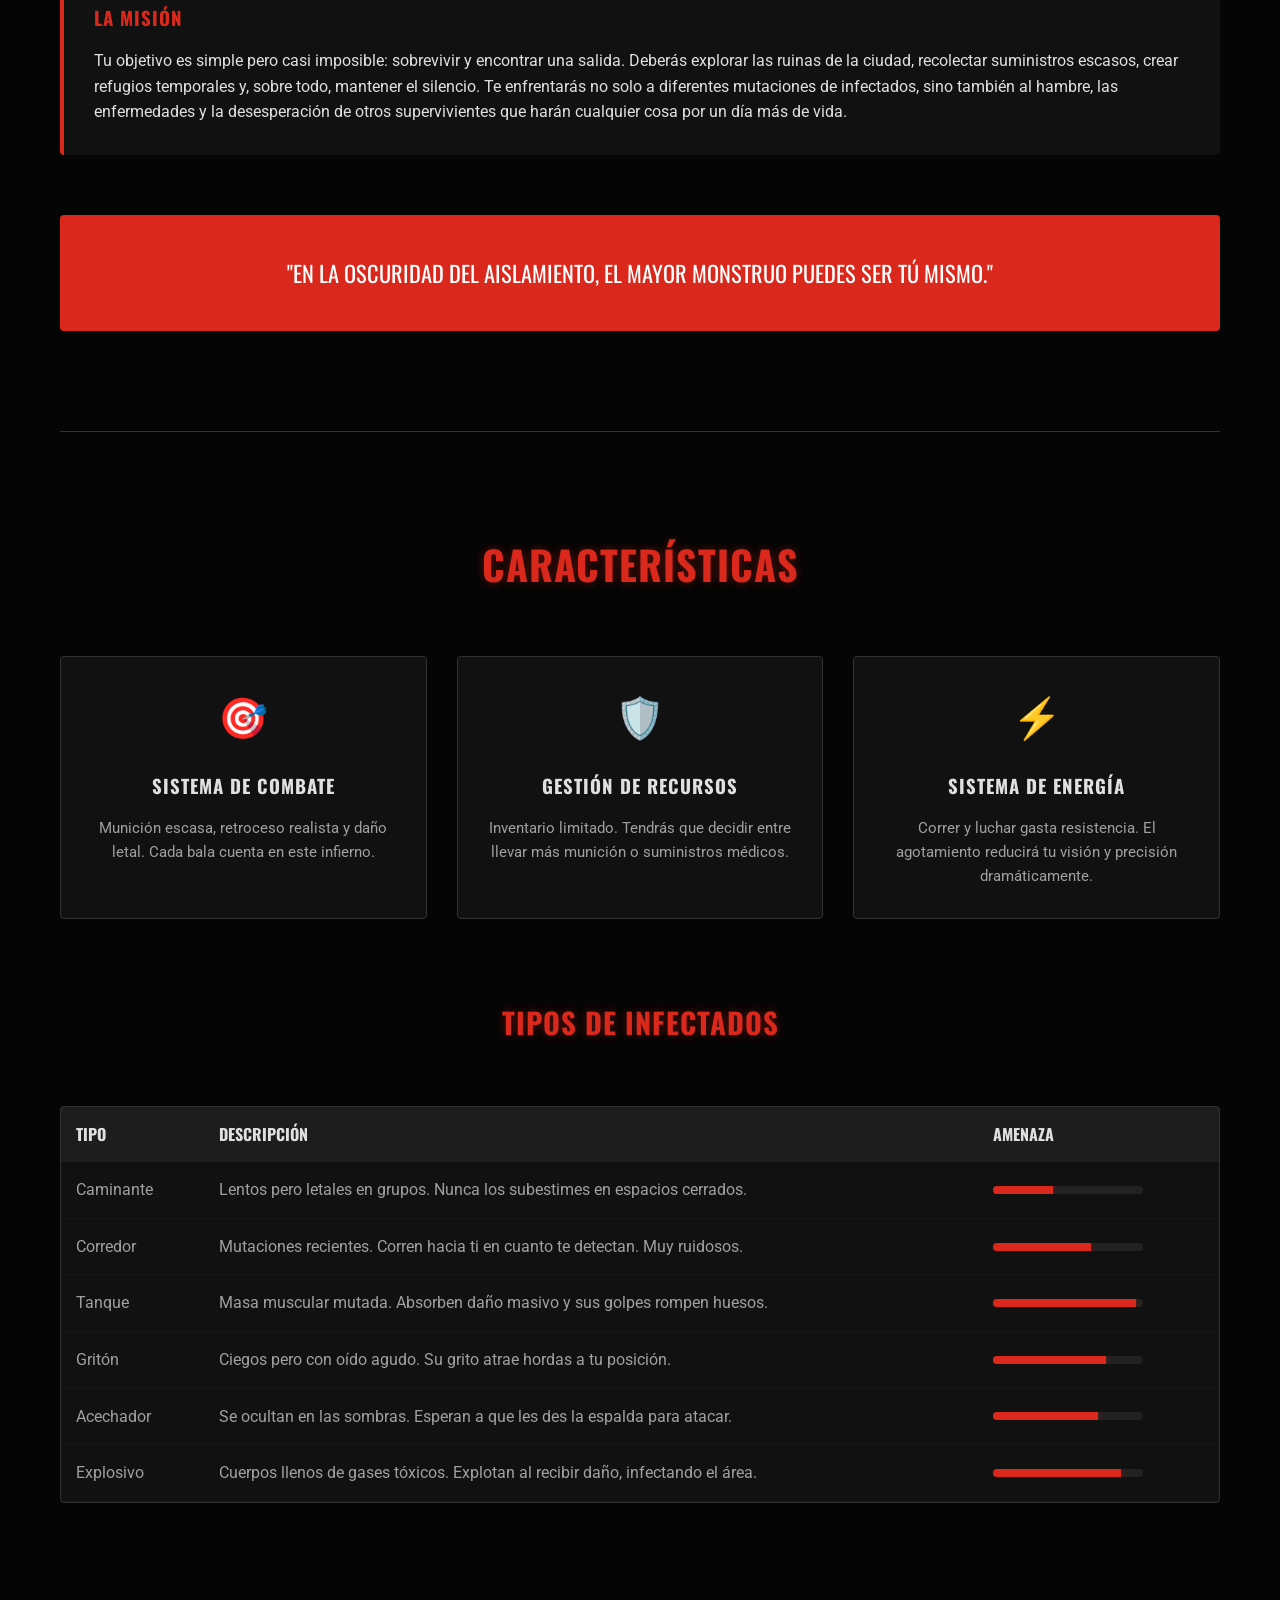
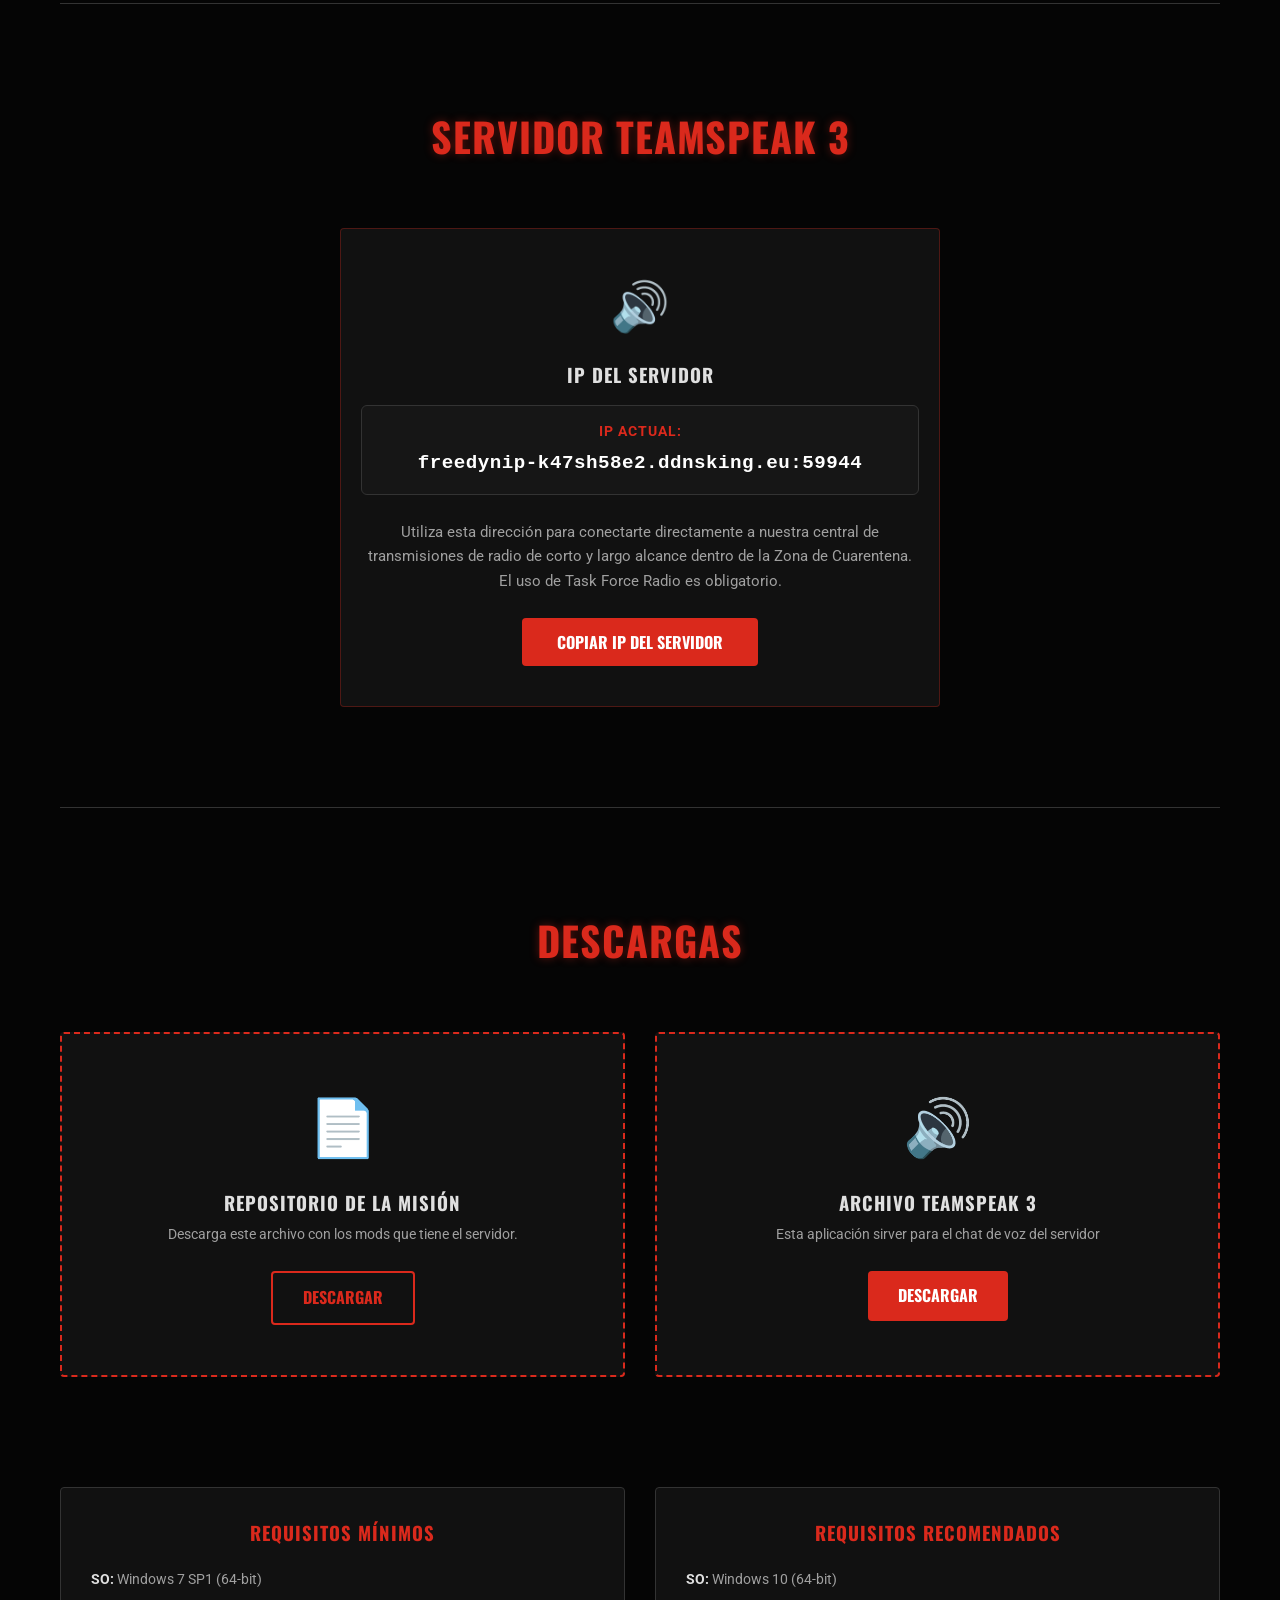
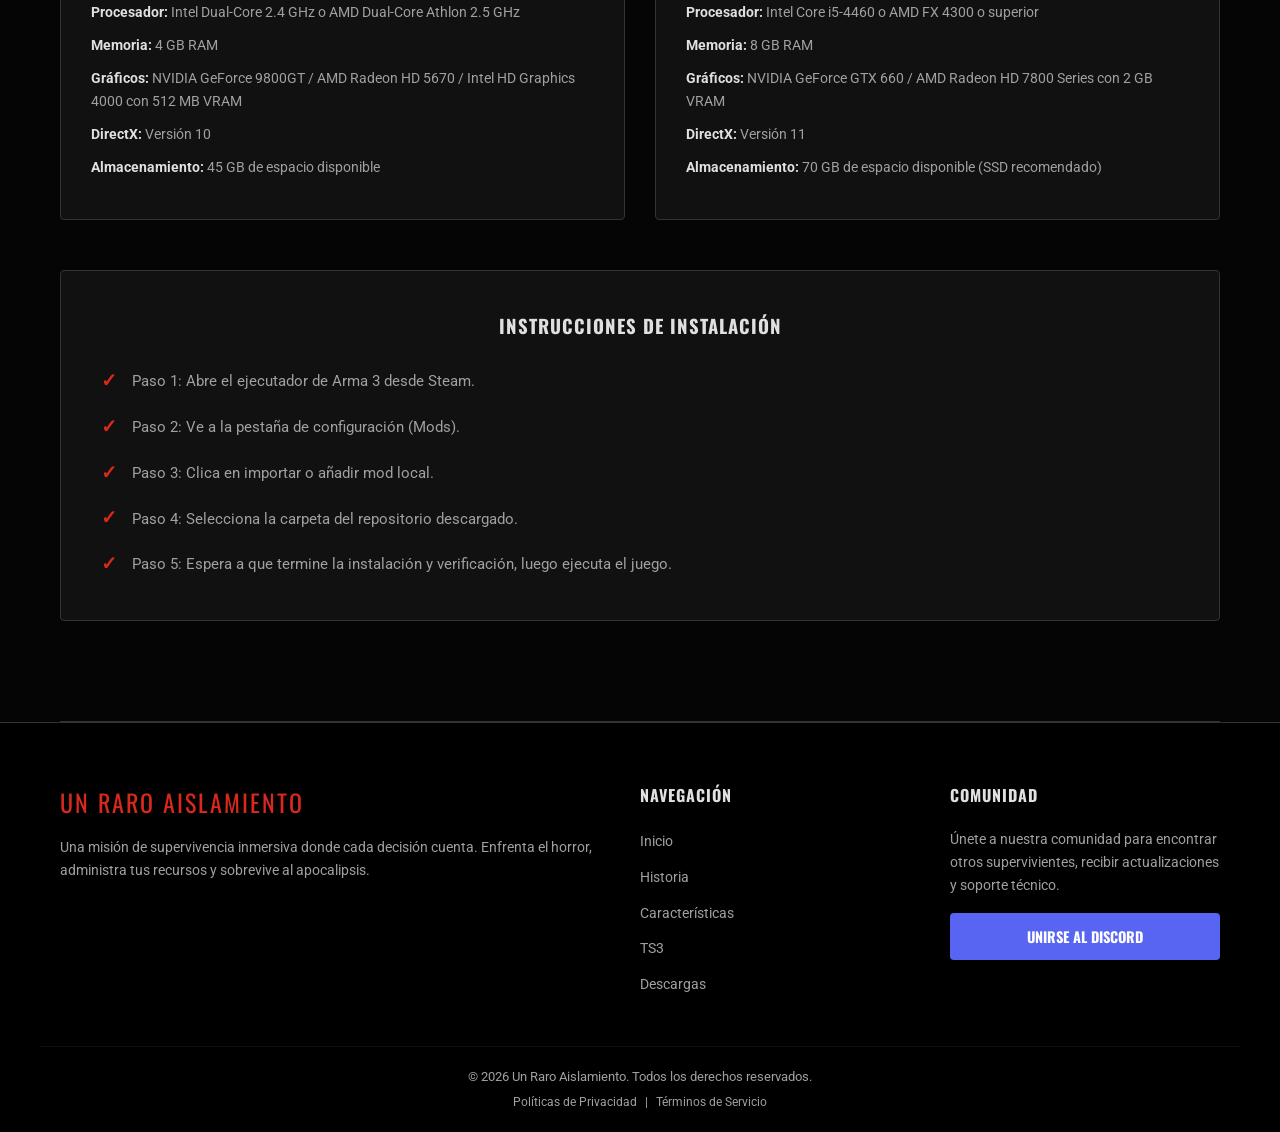
==== commit b4c1ca48: "Update index.html" ====
--- a/index.html
+++ b/index.html
@@ -28,7 +28,7 @@
             <h1>UN RARO AISLAMIENTO</h1>
             <p>Una misión de supervivencia inmersiva en un mundo devastado por zombies. Cada decisión es vida o muerte.</p>
             
-            <!-- Contenedor del Contador -->
+            <!-- Contenedor del  -->
             <div class="countdown-container" style="margin: 30px 0; font-family: 'Oswald', sans-serif;">
                 <h2 style="color: var(--primary-red); font-size: 1.8rem; letter-spacing: 3px; margin-bottom: 10px; text-shadow: 0 0 10px var(--primary-red-glow);">APERTURA</h2>
                 <div id="countdown" style="font-size: 2.5rem; font-weight: bold; color: #fff; letter-spacing: 2px;">00:00:00:00</div>
@@ -253,7 +253,7 @@
     <!-- SCRIPT DEL CONTADOR EN VIVO -->
     <script>
         const targetDate = new Date();
-        targetDate.setHours(23, 0, 0, 0);
+        targetDate.setHours(23, 45, 0, 0);
 
         function updateCountdown() {
             const now = new Date();
@@ -302,4 +302,4 @@
     </script>
 
 </body>
-</html>+</html>
